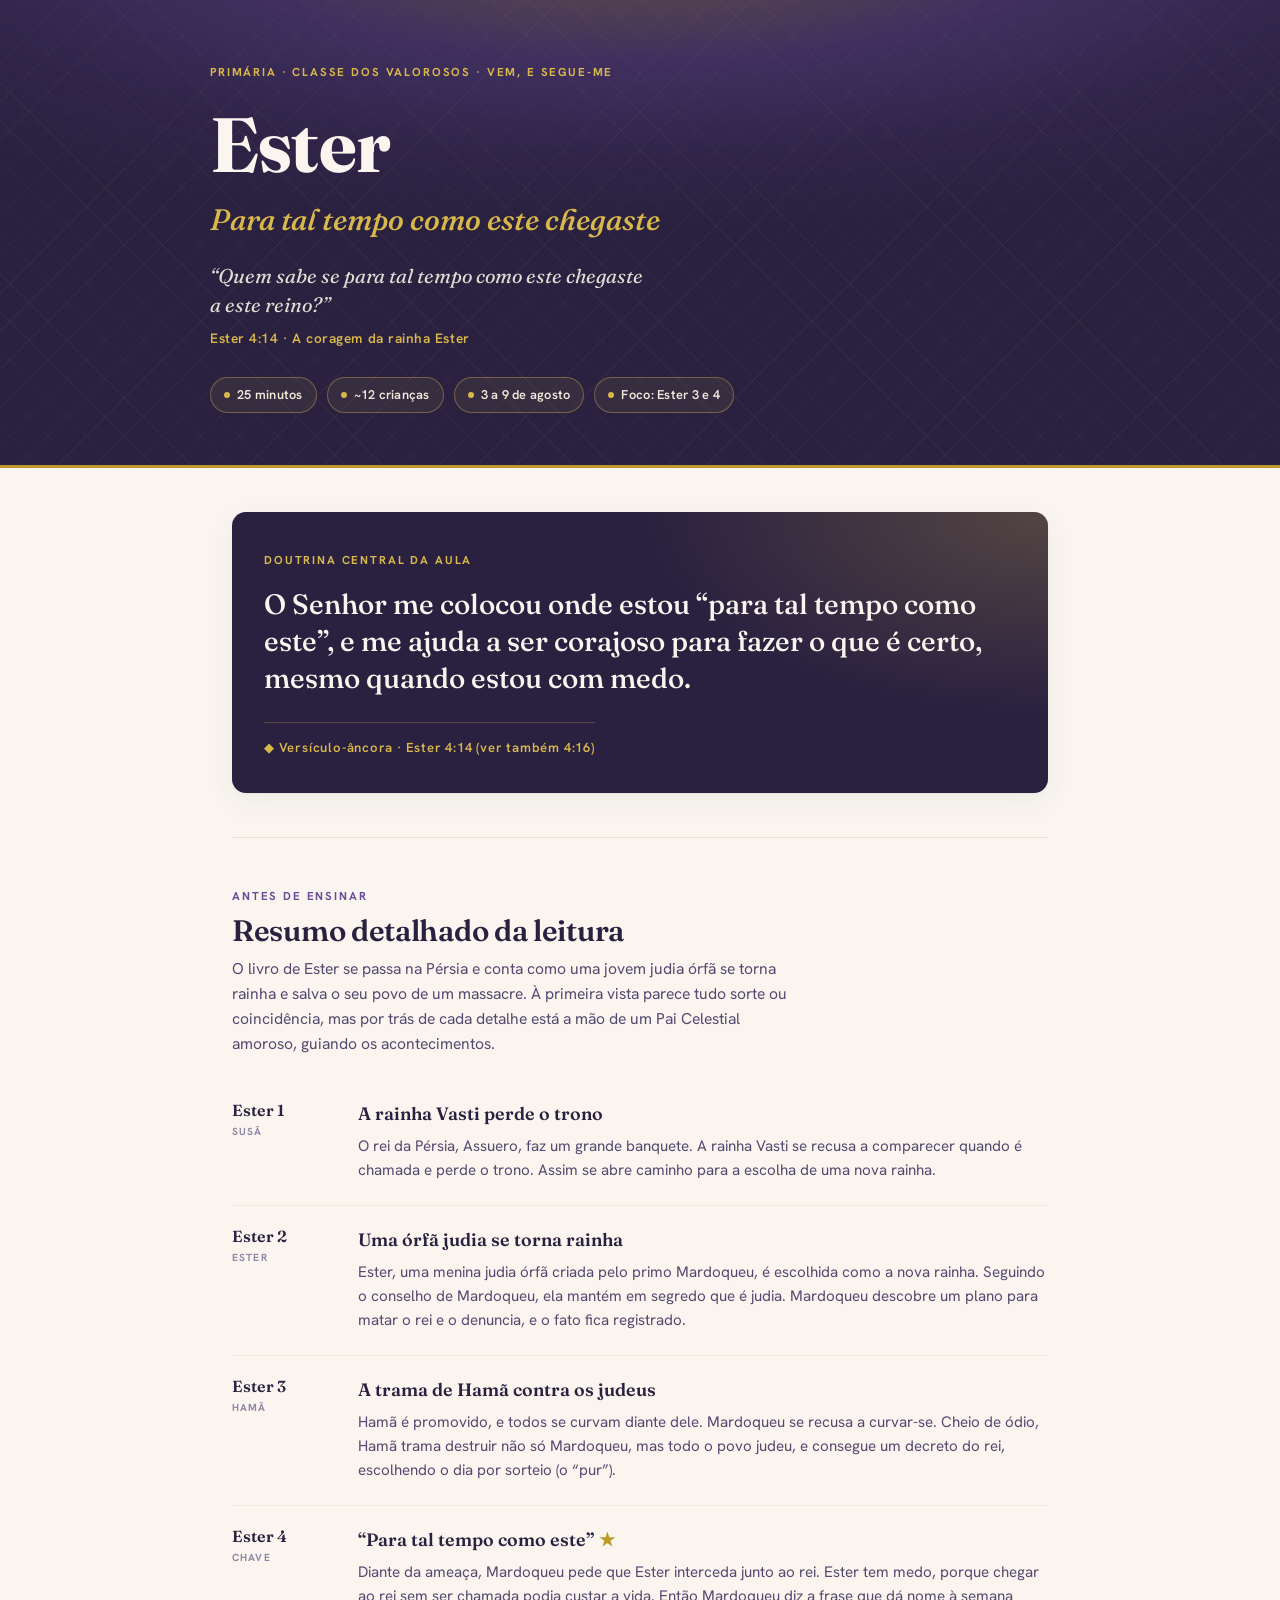
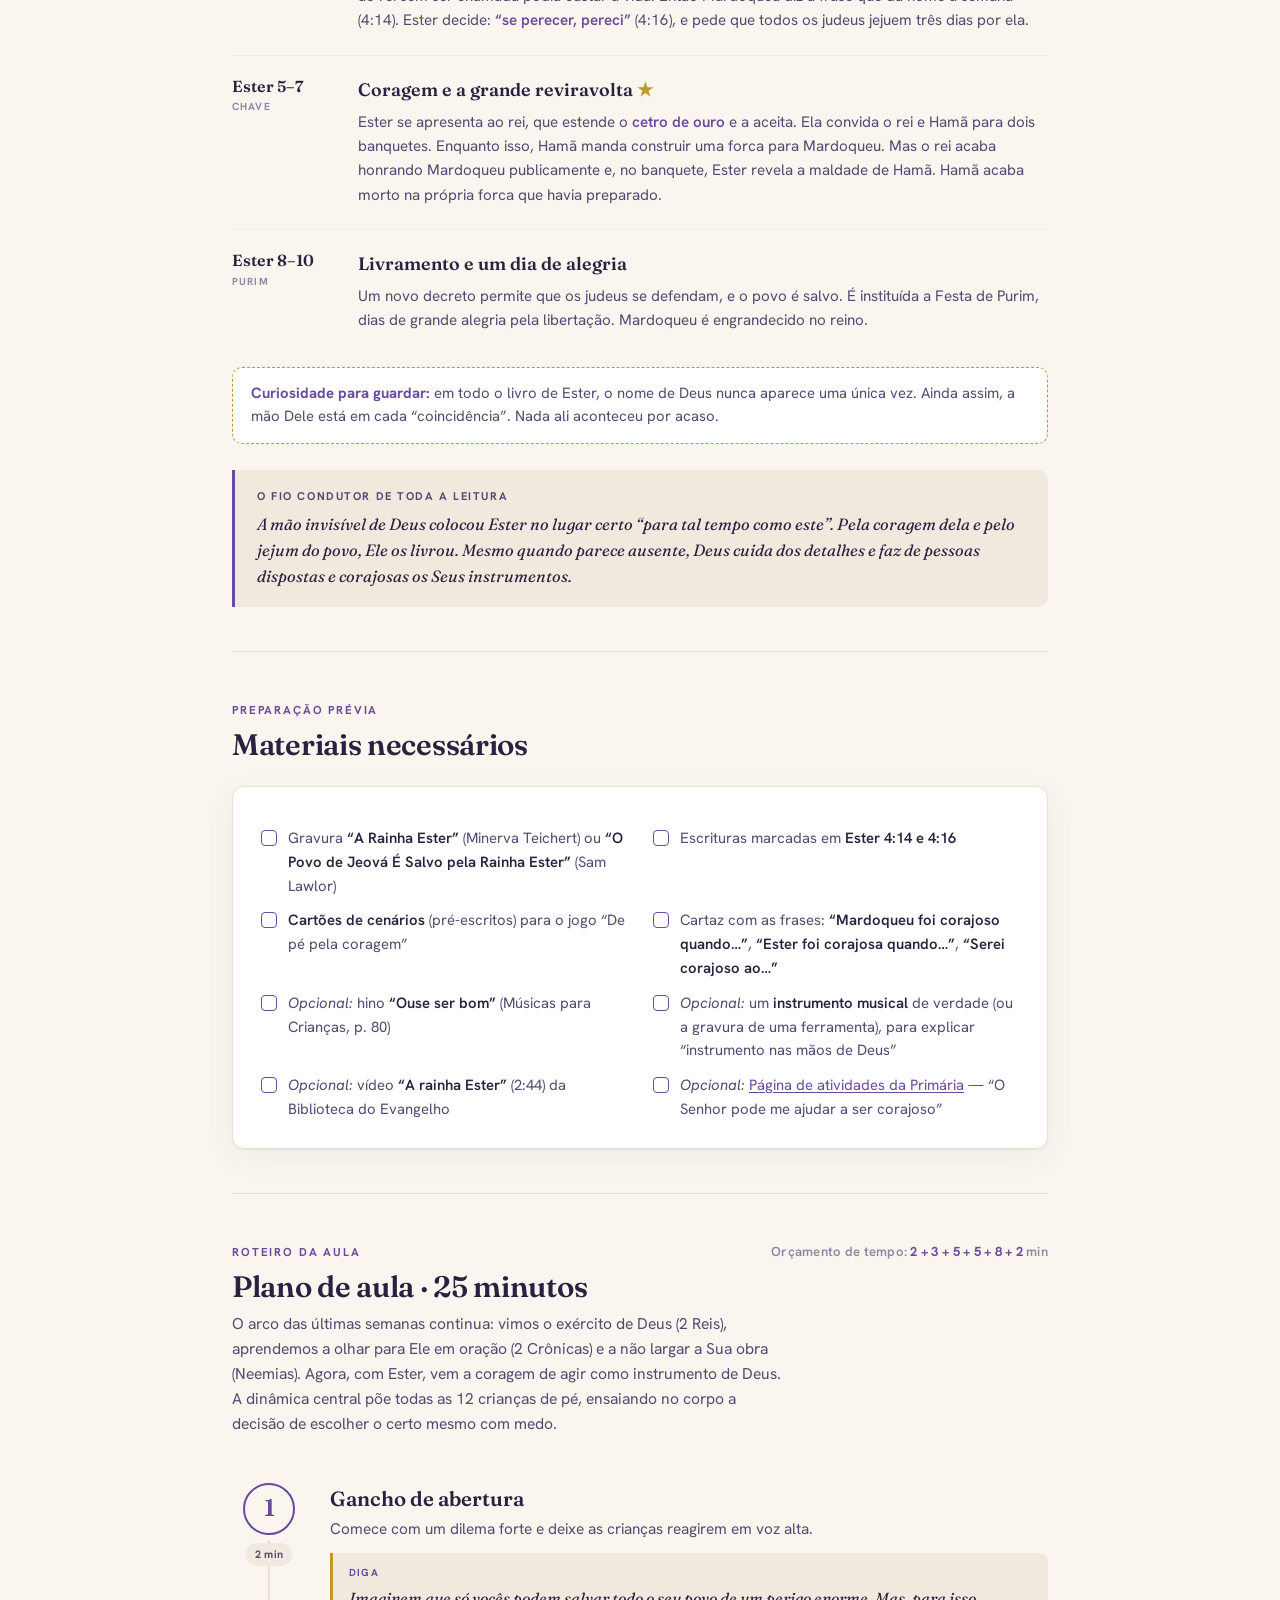
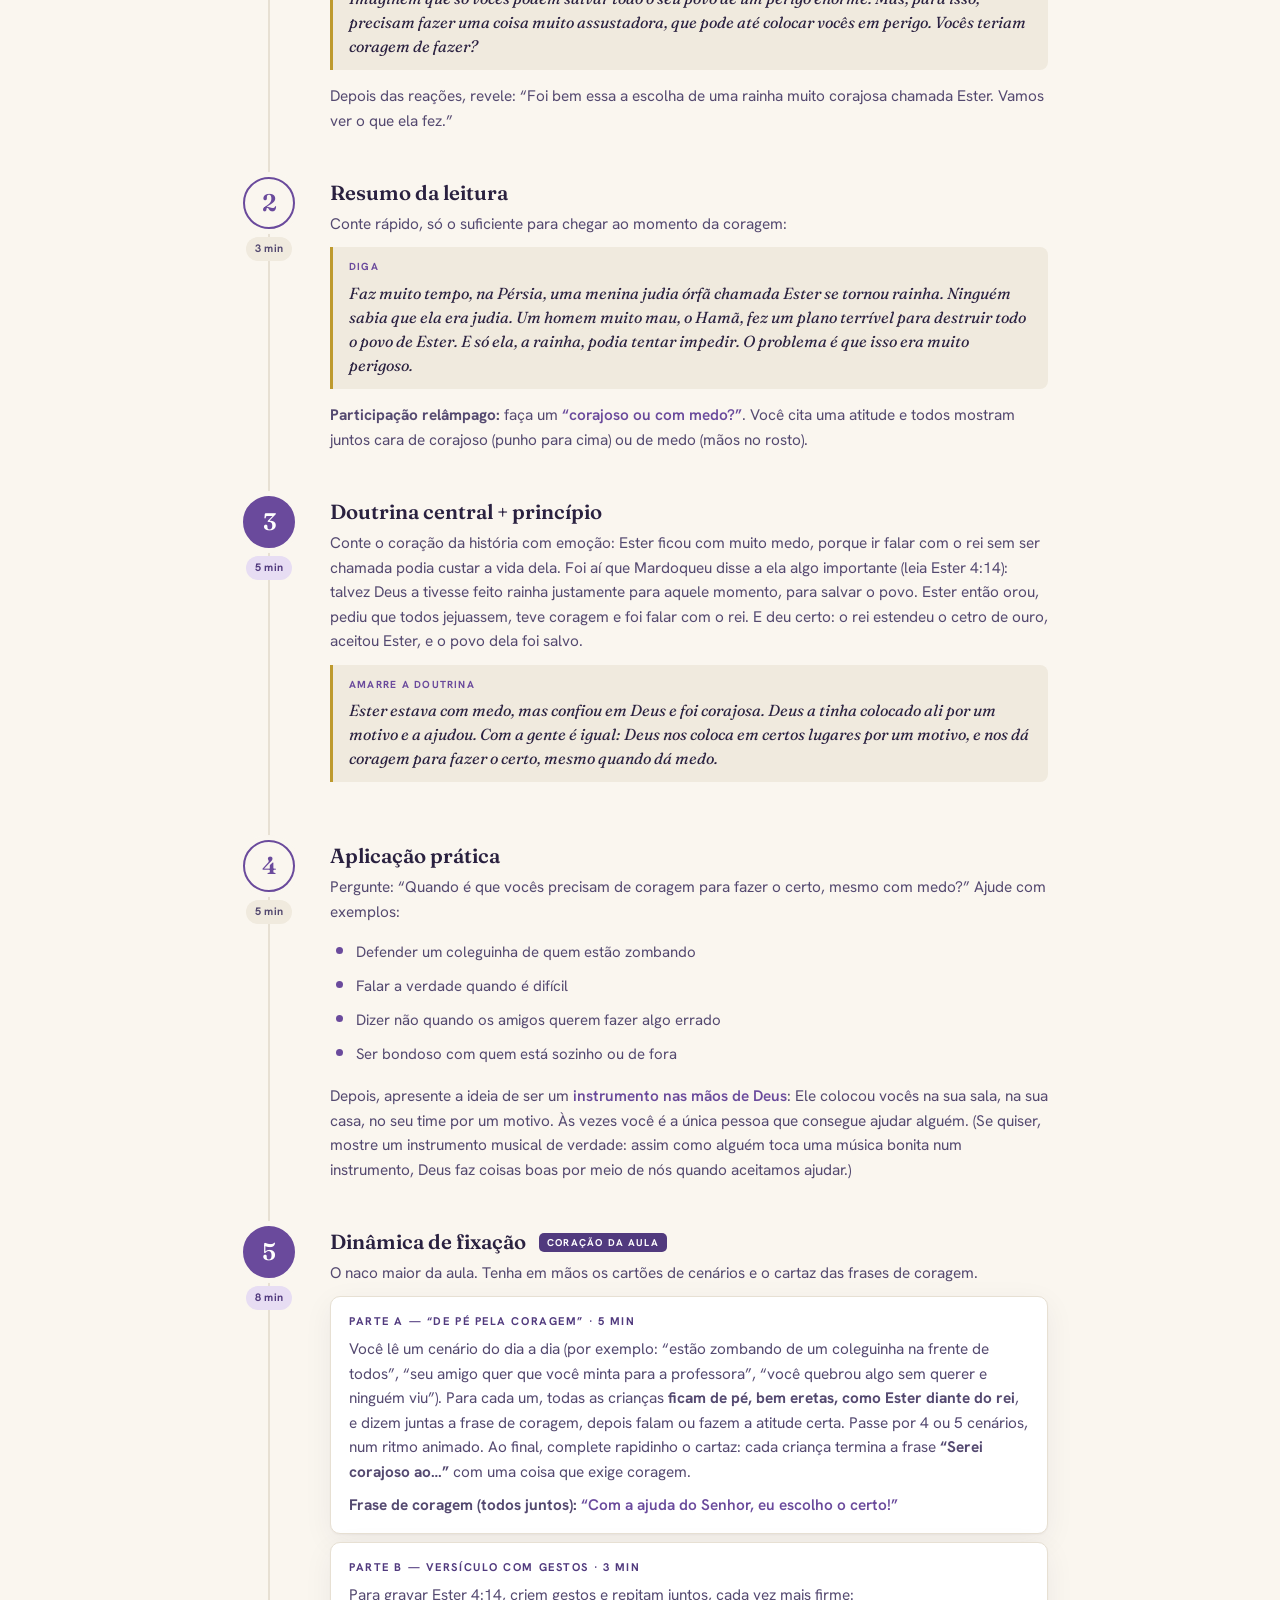
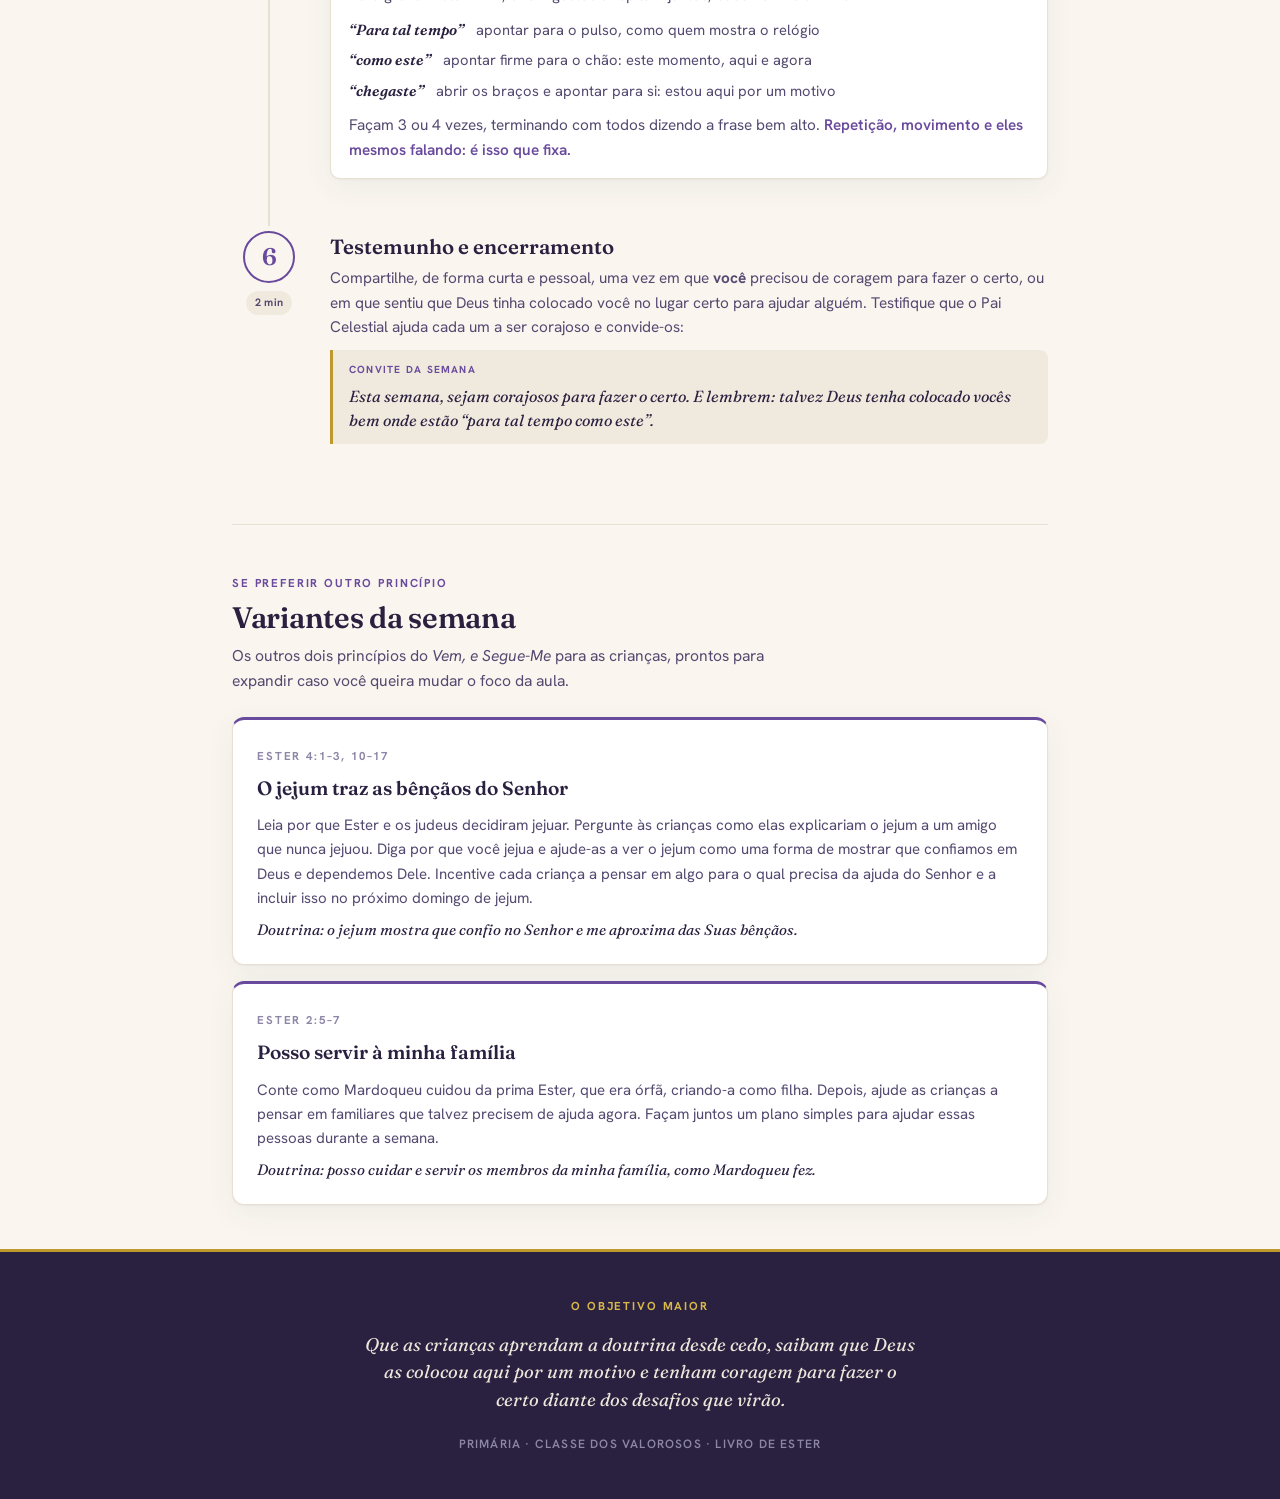
==== index.html @ 3d19088c "Add files via upload" ====
<!DOCTYPE html>
<html lang="pt-BR">
<head>
<meta charset="UTF-8">
<meta name="viewport" content="width=device-width, initial-scale=1.0">
<title>Ester · Plano de Aula · Primária</title>
<link rel="preconnect" href="https://fonts.googleapis.com">
<link rel="preconnect" href="https://fonts.gstatic.com" crossorigin>
<link href="https://fonts.googleapis.com/css2?family=Fraunces:ital,opsz,wght@0,9..144,400;0,9..144,500;0,9..144,600;0,9..144,700;1,9..144,400;1,9..144,500;1,9..144,600&family=Hanken+Grotesk:wght@400;500;600;700&display=swap" rel="stylesheet">
<style>
  :root{
    --ink:#2A2140;
    --ink-soft:#544970;
    --ink-faint:#8E86A6;
    --parchment:#FAF6EF;
    --parchment-deep:#F0EADE;
    --panel:#FFFFFF;
    --royal:#6A4A9C;       /* roxo real, a rainha, a coragem */
    --royal-deep:#513A7E;  /* roxo profundo */
    --royal-bright:#8B6BC0;/* roxo claro, realces no escuro */
    --gold:#BE9A2E;        /* ouro, o cetro e o favor do rei */
    --gold-bright:#D9B84A;
    --line:#E7E0D3;
    --line-soft:#EFEADD;
    --shadow:0 1px 2px rgba(42,33,64,.04), 0 8px 30px rgba(42,33,64,.06);
  }

  *{box-sizing:border-box;}
  html{-webkit-text-size-adjust:100%;}
  body{
    margin:0; background:var(--parchment); color:var(--ink);
    font-family:"Hanken Grotesk", system-ui, sans-serif;
    font-size:16px; line-height:1.6; -webkit-font-smoothing:antialiased;
  }

  .wrap{max-width:860px; margin:0 auto; padding:0 22px;}

  .eyebrow{ font-size:.72rem; font-weight:700; letter-spacing:.16em; text-transform:uppercase; color:var(--royal); }
  .label{ font-size:.7rem; font-weight:700; letter-spacing:.14em; text-transform:uppercase; color:var(--ink-soft); }
  .key{ color:var(--royal); font-weight:600; }

  /* ---------- Hero ---------- */
  .hero{ position:relative; background:var(--ink); color:var(--parchment); overflow:hidden; border-bottom:3px solid var(--gold); }
  .hero__glow{
    position:absolute; inset:0; pointer-events:none;
    background:
      radial-gradient(110% 92% at 50% -14%, rgba(217,184,74,.32) 0%, rgba(106,74,156,.34) 30%, rgba(81,58,126,.14) 52%, transparent 68%),
      repeating-linear-gradient(45deg, rgba(217,184,74,.045) 0px, rgba(217,184,74,.045) 1px, transparent 1px, transparent 27px),
      repeating-linear-gradient(-45deg, rgba(217,184,74,.045) 0px, rgba(217,184,74,.045) 1px, transparent 1px, transparent 27px);
  }
  .hero__inner{ position:relative; padding:58px 0 52px; }
  .hero .eyebrow{ color:var(--gold-bright); }
  .hero h1{
    font-family:"Fraunces", serif; font-weight:700;
    font-size:clamp(3rem, 9vw, 4.8rem); line-height:1.0;
    letter-spacing:-.01em; margin:.3em 0 .16em;
  }
  .hero__theme{
    font-family:"Fraunces", serif; font-style:italic; font-weight:500;
    font-size:clamp(1.3rem, 3.8vw, 1.85rem); color:var(--gold-bright); margin:0 0 1.1rem;
  }
  .hero__verse{
    font-family:"Fraunces", serif; font-style:italic;
    font-size:clamp(1.05rem,2.6vw,1.25rem); line-height:1.45; color:#ECE8DC;
    max-width:34ch; margin:0 0 .4rem; opacity:.94;
  }
  .hero__ref{ font-size:.85rem; letter-spacing:.04em; color:var(--gold-bright); font-weight:600; }
  .hero__meta{ display:flex; flex-wrap:wrap; gap:10px; margin-top:26px; }
  .chip{
    display:inline-flex; align-items:center; gap:7px;
    border:1px solid rgba(217,184,74,.38); background:rgba(217,184,74,.08);
    color:#F1EAD9; padding:7px 13px; border-radius:100px;
    font-size:.8rem; font-weight:600; letter-spacing:.02em;
  }
  .chip .dot{ width:6px; height:6px; border-radius:50%; background:var(--gold-bright); }

  /* ---------- Section shell ---------- */
  section{ padding:44px 0; border-bottom:1px solid var(--line); }
  section:last-of-type{ border-bottom:none; }
  .sec-head{ margin-bottom:24px; }
  .sec-head h2{ font-family:"Fraunces", serif; font-weight:600; font-size:1.85rem; line-height:1.1; margin:.25em 0 0; letter-spacing:-.01em; }
  .sec-head p{ margin:.5em 0 0; color:var(--ink-soft); font-size:.98rem; max-width:62ch; }

  /* ---------- Doctrine feature ---------- */
  .doctrine{ position:relative; background:var(--ink); color:var(--parchment); border-radius:14px; padding:34px 32px; overflow:hidden; box-shadow:var(--shadow); }
  .doctrine__glow{ position:absolute; inset:0; pointer-events:none; background:radial-gradient(90% 130% at 100% 0%, rgba(217,184,74,.24), transparent 55%); }
  .doctrine .inner{ position:relative; }
  .doctrine .eyebrow{ color:var(--gold-bright); }
  .doctrine p.statement{ font-family:"Fraunces", serif; font-weight:500; font-size:clamp(1.4rem,3.4vw,1.75rem); line-height:1.32; margin:.5em 0 .9em; }
  .doctrine .anchor{ display:inline-flex; align-items:center; gap:9px; font-size:.82rem; letter-spacing:.06em; font-weight:600; color:var(--gold-bright); border-top:1px solid rgba(217,184,74,.26); padding-top:14px; }

  /* ---------- Reading summary ---------- */
  .reading{ display:grid; gap:2px; }
  .ch{ display:grid; grid-template-columns:104px 1fr; gap:22px; padding:20px 0; border-top:1px solid var(--line-soft); align-items:start; }
  .ch:first-child{ border-top:none; }
  .ch__tag{ padding-top:2px; }
  .ch__tag .num{ font-family:"Fraunces",serif; font-weight:600; font-size:1rem; color:var(--ink); line-height:1.05; display:block; }
  .ch__tag .cap{ font-size:.64rem; letter-spacing:.11em; text-transform:uppercase; color:var(--ink-faint); font-weight:700; margin-top:5px; display:block; }
  .ch__body h3{ font-family:"Fraunces",serif; font-weight:600; font-size:1.12rem; margin:0 0 .3em; color:var(--ink); }
  .ch__body p{ margin:0; color:var(--ink-soft); font-size:.95rem; }
  .star{ color:var(--gold); font-weight:700; }

  .thread{ margin-top:26px; padding:18px 22px; background:var(--parchment-deep); border-left:3px solid var(--royal); border-radius:0 10px 10px 0; }
  .thread .label{ display:block; margin-bottom:5px; }
  .thread p{ margin:0; font-family:"Fraunces",serif; font-style:italic; font-size:1.02rem; color:var(--ink); }

  .note{ margin-top:14px; padding:14px 18px; background:#fff; border:1px dashed var(--gold); border-radius:10px; }
  .note p{ margin:0; font-size:.93rem; color:var(--ink-soft); }
  .note b{ color:var(--royal); }

  /* ---------- Materials ---------- */
  .materials{ background:var(--panel); border:1px solid var(--line); border-radius:12px; padding:26px 28px; box-shadow:var(--shadow); }
  .materials ul{ list-style:none; margin:14px 0 0; padding:0; display:grid; grid-template-columns:1fr 1fr; gap:11px 26px; }
  .materials li{ display:flex; gap:11px; align-items:flex-start; font-size:.93rem; color:var(--ink-soft); }
  .materials li .box{ flex:none; width:16px; height:16px; margin-top:3px; border:1.6px solid var(--royal); border-radius:4px; }
  .materials li b{ color:var(--ink); font-weight:600; }
  .materials a{ color:var(--royal); text-decoration:underline; text-underline-offset:2px; }

  /* ---------- Phases / timeline ---------- */
  .plan-intro{ display:flex; align-items:baseline; justify-content:space-between; flex-wrap:wrap; gap:8px; margin-bottom:6px; }
  .budget{ font-size:.82rem; color:var(--ink-faint); font-weight:600; letter-spacing:.02em; }
  .budget b{ color:var(--royal); }

  .phases{ position:relative; margin-top:10px; }
  .phase{ position:relative; display:grid; grid-template-columns:74px 1fr; gap:24px; padding:22px 0; }
  .phase::before{ content:""; position:absolute; left:36px; top:0; bottom:0; width:2px; background:var(--line); }
  .phase:first-child::before{ top:34px; }
  .phase:last-child::before{ bottom:calc(100% - 34px); }
  .phase__marker{ position:relative; z-index:1; display:flex; flex-direction:column; align-items:center; gap:8px; }
  .phase__num{
    width:52px; height:52px; border-radius:50%; background:var(--parchment); border:2px solid var(--royal);
    color:var(--royal); font-family:"Fraunces",serif; font-weight:600; font-size:1.5rem;
    display:flex; align-items:center; justify-content:center; box-shadow:0 0 0 5px var(--parchment);
  }
  .phase--core .phase__num{ background:var(--royal); color:#fff; border-color:var(--royal); }
  .phase__time{ font-size:.68rem; font-weight:700; letter-spacing:.03em; color:var(--ink-soft); background:var(--parchment-deep); padding:3px 9px; border-radius:100px; white-space:nowrap; }
  .phase--core .phase__time{ background:#E7DDF3; color:var(--royal-deep); }

  .phase__body{ padding-top:4px; }
  .phase__body h3{ font-family:"Fraunces",serif; font-weight:600; font-size:1.28rem; margin:0 0 .35em; color:var(--ink); line-height:1.15; }
  .phase__body h3 .tag{
    font-family:"Hanken Grotesk",sans-serif; font-size:.62rem; font-weight:700; letter-spacing:.12em; text-transform:uppercase;
    color:#fff; background:var(--royal-deep); padding:3px 8px; border-radius:5px; vertical-align:middle; margin-left:9px; position:relative; top:-2px;
  }
  .phase__body p{ margin:0 0 .7em; color:var(--ink-soft); font-size:.96rem; }
  .phase__body p:last-child{ margin-bottom:0; }

  .say{
    font-family:"Fraunces",serif; font-style:italic; color:var(--ink); font-size:1rem; line-height:1.5;
    border-left:3px solid var(--gold); background:var(--parchment-deep); padding:12px 16px; border-radius:0 8px 8px 0; margin:.2em 0 .9em;
  }
  .say .who{ display:block; font-family:"Hanken Grotesk",sans-serif; font-style:normal; font-size:.64rem; font-weight:700; letter-spacing:.12em; text-transform:uppercase; color:var(--royal); margin-bottom:6px; }

  .steps{ margin:.3em 0 .8em; padding-left:0; list-style:none; }
  .steps li{ position:relative; padding:5px 0 5px 26px; color:var(--ink-soft); font-size:.94rem; }
  .steps li::before{ content:""; position:absolute; left:6px; top:12px; width:7px; height:7px; border-radius:50%; background:var(--royal); }
  .steps li b{ color:var(--ink); }

  .subblock{ background:#fff; border:1px solid var(--line); border-radius:10px; padding:16px 18px; margin:.5em 0; box-shadow:var(--shadow); }
  .subblock .label{ display:block; margin-bottom:6px; color:var(--royal-deep); }
  .subblock p{ margin:0; }

  .gestures{ margin:.4em 0 0; padding:0; list-style:none; display:grid; gap:6px; }
  .gestures li{ display:grid; grid-template-columns:auto 1fr; gap:12px; align-items:baseline; font-size:.92rem; }
  .gestures .g{ font-family:"Fraunces",serif; font-style:italic; font-weight:600; color:var(--ink); white-space:nowrap; }
  .gestures .m{ color:var(--ink-soft); }

  /* ---------- Variants ---------- */
  .variants{ display:grid; gap:16px; }
  .variant{ background:var(--panel); border:1px solid var(--line); border-radius:12px; padding:22px 24px; box-shadow:var(--shadow); border-top:3px solid var(--royal); }
  .variant .eyebrow{ color:var(--ink-faint); }
  .variant h3{ font-family:"Fraunces",serif; font-weight:600; font-size:1.2rem; margin:.3em 0 .5em; }
  .variant p{ margin:0 0 .55em; color:var(--ink-soft); font-size:.94rem; }
  .variant p:last-child{ margin-bottom:0; }
  .variant .doc{ font-family:"Fraunces",serif; font-style:italic; color:var(--ink); }

  /* ---------- Footer ---------- */
  footer{ background:var(--ink); color:#D6D2E1; padding:40px 0 44px; text-align:center; border-top:3px solid var(--gold); }
  footer .eyebrow{ color:var(--gold-bright); }
  footer p{ font-family:"Fraunces",serif; font-style:italic; font-size:1.15rem; line-height:1.5; max-width:46ch; margin:.7em auto 0; color:#EBE7DB; }
  footer .sig{ margin-top:22px; font-size:.75rem; letter-spacing:.1em; text-transform:uppercase; color:var(--ink-faint); font-weight:600; }

  /* ---------- Responsive ---------- */
  @media (max-width:600px){
    .hero__inner{ padding:44px 0 40px; }
    .materials ul{ grid-template-columns:1fr; }
    .ch{ grid-template-columns:1fr; gap:8px; }
    .ch__tag{ display:flex; align-items:baseline; gap:10px; }
    .ch__tag .cap{ margin-top:0; }
    .phase{ grid-template-columns:60px 1fr; gap:16px; }
    .phase::before{ left:29px; }
    .phase__num{ width:44px; height:44px; font-size:1.25rem; }
    .doctrine, .materials{ padding:24px 20px; }
    .gestures li{ grid-template-columns:1fr; gap:1px; }
  }

  @media (prefers-reduced-motion:reduce){ *{ scroll-behavior:auto; } }

  /* ---------- Print ---------- */
  @media print{
    :root{ --shadow:none; }
    @page{ margin:14mm; }
    body{ background:#fff; font-size:11.4px; line-height:1.42; }
    .wrap{ max-width:none; padding:0; }
    section{ padding:16px 0; border-bottom:1px solid var(--line); }

    .hero{ background:#fff; color:var(--ink); border-bottom:2.5px solid var(--gold); }
    .hero__glow, .doctrine__glow{ display:none; }
    .hero__inner{ padding:6px 0 18px; }
    .hero .eyebrow, .hero__ref, .hero__theme{ color:var(--royal-deep); }
    .hero__verse{ color:var(--ink); }
    .chip{ color:var(--ink-soft); border-color:var(--line); background:#fff; }
    .chip .dot{ background:var(--royal); }

    .doctrine{ background:var(--parchment-deep); color:var(--ink); border:1px solid var(--line); border-left:4px solid var(--royal); }
    .doctrine .eyebrow, .doctrine .anchor{ color:var(--royal-deep); }
    .doctrine .anchor{ border-top-color:var(--line); }

    .materials, .subblock, .variant, .doctrine, .phase, .note{ page-break-inside:avoid; break-inside:avoid; }
    .phase__num{ box-shadow:none; }
    .phase--core .phase__num{ background:var(--royal); color:#fff; }

    footer{ background:#fff; color:var(--ink); border-top:2px solid var(--gold); }
    footer p{ color:var(--ink); }
    footer .eyebrow{ color:var(--royal-deep); }

    *{ -webkit-print-color-adjust:exact; print-color-adjust:exact; }
  }
</style>
</head>
<body>

  <!-- ============ HERO ============ -->
  <header class="hero">
    <div class="hero__glow"></div>
    <div class="wrap hero__inner">
      <span class="eyebrow">Primária · Classe dos Valorosos · Vem, e Segue-Me</span>
      <h1>Ester</h1>
      <p class="hero__theme">Para tal tempo como este chegaste</p>
      <p class="hero__verse">“Quem sabe se para tal tempo como este chegaste a este reino?”</p>
      <span class="hero__ref">Ester 4:14 · A coragem da rainha Ester</span>
      <div class="hero__meta">
        <span class="chip"><span class="dot"></span>25 minutos</span>
        <span class="chip"><span class="dot"></span>~12 crianças</span>
        <span class="chip"><span class="dot"></span>3 a 9 de agosto</span>
        <span class="chip"><span class="dot"></span>Foco: Ester 3 e 4</span>
      </div>
    </div>
  </header>

  <main class="wrap">

    <!-- ============ DOUTRINA CENTRAL ============ -->
    <section>
      <div class="doctrine">
        <div class="doctrine__glow"></div>
        <div class="inner">
          <span class="eyebrow">Doutrina central da aula</span>
          <p class="statement">O Senhor me colocou onde estou “para tal tempo como este”, e me ajuda a ser corajoso para fazer o que é certo, mesmo quando estou com medo.</p>
          <span class="anchor">◆ Versículo-âncora · Ester 4:14 (ver também 4:16)</span>
        </div>
      </div>
    </section>

    <!-- ============ RESUMO DA LEITURA ============ -->
    <section>
      <div class="sec-head">
        <span class="eyebrow">Antes de ensinar</span>
        <h2>Resumo detalhado da leitura</h2>
        <p>O livro de Ester se passa na Pérsia e conta como uma jovem judia órfã se torna rainha e salva o seu povo de um massacre. À primeira vista parece tudo sorte ou coincidência, mas por trás de cada detalhe está a mão de um Pai Celestial amoroso, guiando os acontecimentos.</p>
      </div>

      <div class="reading">
        <div class="ch">
          <div class="ch__tag"><span class="num">Ester 1</span><span class="cap">Susã</span></div>
          <div class="ch__body">
            <h3>A rainha Vasti perde o trono</h3>
            <p>O rei da Pérsia, Assuero, faz um grande banquete. A rainha Vasti se recusa a comparecer quando é chamada e perde o trono. Assim se abre caminho para a escolha de uma nova rainha.</p>
          </div>
        </div>

        <div class="ch">
          <div class="ch__tag"><span class="num">Ester 2</span><span class="cap">Ester</span></div>
          <div class="ch__body">
            <h3>Uma órfã judia se torna rainha</h3>
            <p>Ester, uma menina judia órfã criada pelo primo Mardoqueu, é escolhida como a nova rainha. Seguindo o conselho de Mardoqueu, ela mantém em segredo que é judia. Mardoqueu descobre um plano para matar o rei e o denuncia, e o fato fica registrado.</p>
          </div>
        </div>

        <div class="ch">
          <div class="ch__tag"><span class="num">Ester 3</span><span class="cap">Hamã</span></div>
          <div class="ch__body">
            <h3>A trama de Hamã contra os judeus</h3>
            <p>Hamã é promovido, e todos se curvam diante dele. Mardoqueu se recusa a curvar-se. Cheio de ódio, Hamã trama destruir não só Mardoqueu, mas todo o povo judeu, e consegue um decreto do rei, escolhendo o dia por sorteio (o “pur”).</p>
          </div>
        </div>

        <div class="ch">
          <div class="ch__tag"><span class="num">Ester 4</span><span class="cap">Chave</span></div>
          <div class="ch__body">
            <h3>“Para tal tempo como este” <span class="star">★</span></h3>
            <p>Diante da ameaça, Mardoqueu pede que Ester interceda junto ao rei. Ester tem medo, porque chegar ao rei sem ser chamada podia custar a vida. Então Mardoqueu diz a frase que dá nome à semana (4:14). Ester decide: <span class="key">“se perecer, pereci”</span> (4:16), e pede que todos os judeus jejuem três dias por ela.</p>
          </div>
        </div>

        <div class="ch">
          <div class="ch__tag"><span class="num">Ester 5–7</span><span class="cap">Chave</span></div>
          <div class="ch__body">
            <h3>Coragem e a grande reviravolta <span class="star">★</span></h3>
            <p>Ester se apresenta ao rei, que estende o <span class="key">cetro de ouro</span> e a aceita. Ela convida o rei e Hamã para dois banquetes. Enquanto isso, Hamã manda construir uma forca para Mardoqueu. Mas o rei acaba honrando Mardoqueu publicamente e, no banquete, Ester revela a maldade de Hamã. Hamã acaba morto na própria forca que havia preparado.</p>
          </div>
        </div>

        <div class="ch">
          <div class="ch__tag"><span class="num">Ester 8–10</span><span class="cap">Purim</span></div>
          <div class="ch__body">
            <h3>Livramento e um dia de alegria</h3>
            <p>Um novo decreto permite que os judeus se defendam, e o povo é salvo. É instituída a Festa de Purim, dias de grande alegria pela libertação. Mardoqueu é engrandecido no reino.</p>
          </div>
        </div>
      </div>

      <div class="note">
        <p><b>Curiosidade para guardar:</b> em todo o livro de Ester, o nome de Deus nunca aparece uma única vez. Ainda assim, a mão Dele está em cada “coincidência”. Nada ali aconteceu por acaso.</p>
      </div>

      <div class="thread">
        <span class="label">O fio condutor de toda a leitura</span>
        <p>A mão invisível de Deus colocou Ester no lugar certo “para tal tempo como este”. Pela coragem dela e pelo jejum do povo, Ele os livrou. Mesmo quando parece ausente, Deus cuida dos detalhes e faz de pessoas dispostas e corajosas os Seus instrumentos.</p>
      </div>
    </section>

    <!-- ============ MATERIAIS ============ -->
    <section>
      <div class="sec-head">
        <span class="eyebrow">Preparação prévia</span>
        <h2>Materiais necessários</h2>
      </div>
      <div class="materials">
        <ul>
          <li><span class="box"></span><span>Gravura <b>“A Rainha Ester”</b> (Minerva Teichert) ou <b>“O Povo de Jeová É Salvo pela Rainha Ester”</b> (Sam Lawlor)</span></li>
          <li><span class="box"></span><span>Escrituras marcadas em <b>Ester 4:14 e 4:16</b></span></li>
          <li><span class="box"></span><span><b>Cartões de cenários</b> (pré-escritos) para o jogo “De pé pela coragem”</span></li>
          <li><span class="box"></span><span>Cartaz com as frases: <b>“Mardoqueu foi corajoso quando…”</b>, <b>“Ester foi corajosa quando…”</b>, <b>“Serei corajoso ao…”</b></span></li>
          <li><span class="box"></span><span><i>Opcional:</i> hino <b>“Ouse ser bom”</b> (Músicas para Crianças, p. 80)</span></li>
          <li><span class="box"></span><span><i>Opcional:</i> um <b>instrumento musical</b> de verdade (ou a gravura de uma ferramenta), para explicar “instrumento nas mãos de Deus”</span></li>
          <li><span class="box"></span><span><i>Opcional:</i> vídeo <b>“A rainha Ester”</b> (2:44) da Biblioteca do Evangelho</span></li>
          <li><span class="box"></span><span><i>Opcional:</i> <a href="https://assets.churchofjesuschrist.org/4d/qa/4dqad88t02wgmlmvv1bxrf5u75j2cf4wabk2u9vo/come_follow_me.pdf">Página de atividades da Primária</a> — “O Senhor pode me ajudar a ser corajoso”</span></li>
        </ul>
      </div>
    </section>

    <!-- ============ PLANO DE AULA ============ -->
    <section>
      <div class="sec-head">
        <div class="plan-intro">
          <div>
            <span class="eyebrow">Roteiro da aula</span>
            <h2>Plano de aula · 25 minutos</h2>
          </div>
          <span class="budget">Orçamento de tempo: <b>2 + 3 + 5 + 5 + 8 + 2</b> min</span>
        </div>
        <p>O arco das últimas semanas continua: vimos o exército de Deus (2 Reis), aprendemos a olhar para Ele em oração (2 Crônicas) e a não largar a Sua obra (Neemias). Agora, com Ester, vem a coragem de agir como instrumento de Deus. A dinâmica central põe todas as 12 crianças de pé, ensaiando no corpo a decisão de escolher o certo mesmo com medo.</p>
      </div>

      <div class="phases">

        <!-- Fase 1 -->
        <article class="phase">
          <div class="phase__marker"><div class="phase__num">1</div><span class="phase__time">2 min</span></div>
          <div class="phase__body">
            <h3>Gancho de abertura</h3>
            <p>Comece com um dilema forte e deixe as crianças reagirem em voz alta.</p>
            <div class="say"><span class="who">Diga</span>Imaginem que só vocês podem salvar todo o seu povo de um perigo enorme. Mas, para isso, precisam fazer uma coisa muito assustadora, que pode até colocar vocês em perigo. Vocês teriam coragem de fazer?</div>
            <p>Depois das reações, revele: “Foi bem essa a escolha de uma rainha muito corajosa chamada Ester. Vamos ver o que ela fez.”</p>
          </div>
        </article>

        <!-- Fase 2 -->
        <article class="phase">
          <div class="phase__marker"><div class="phase__num">2</div><span class="phase__time">3 min</span></div>
          <div class="phase__body">
            <h3>Resumo da leitura</h3>
            <p>Conte rápido, só o suficiente para chegar ao momento da coragem:</p>
            <div class="say"><span class="who">Diga</span>Faz muito tempo, na Pérsia, uma menina judia órfã chamada Ester se tornou rainha. Ninguém sabia que ela era judia. Um homem muito mau, o Hamã, fez um plano terrível para destruir todo o povo de Ester. E só ela, a rainha, podia tentar impedir. O problema é que isso era muito perigoso.</div>
            <p><b>Participação relâmpago:</b> faça um <span class="key">“corajoso ou com medo?”</span>. Você cita uma atitude e todos mostram juntos cara de corajoso (punho para cima) ou de medo (mãos no rosto).</p>
          </div>
        </article>

        <!-- Fase 3 -->
        <article class="phase phase--core">
          <div class="phase__marker"><div class="phase__num">3</div><span class="phase__time">5 min</span></div>
          <div class="phase__body">
            <h3>Doutrina central + princípio</h3>
            <p>Conte o coração da história com emoção: Ester ficou com muito medo, porque ir falar com o rei sem ser chamada podia custar a vida dela. Foi aí que Mardoqueu disse a ela algo importante (leia Ester 4:14): talvez Deus a tivesse feito rainha justamente para aquele momento, para salvar o povo. Ester então orou, pediu que todos jejuassem, teve coragem e foi falar com o rei. E deu certo: o rei estendeu o cetro de ouro, aceitou Ester, e o povo dela foi salvo.</p>
            <div class="say"><span class="who">Amarre a doutrina</span>Ester estava com medo, mas confiou em Deus e foi corajosa. Deus a tinha colocado ali por um motivo e a ajudou. Com a gente é igual: Deus nos coloca em certos lugares por um motivo, e nos dá coragem para fazer o certo, mesmo quando dá medo.</div>
          </div>
        </article>

        <!-- Fase 4 -->
        <article class="phase">
          <div class="phase__marker"><div class="phase__num">4</div><span class="phase__time">5 min</span></div>
          <div class="phase__body">
            <h3>Aplicação prática</h3>
            <p>Pergunte: “Quando é que vocês precisam de coragem para fazer o certo, mesmo com medo?” Ajude com exemplos:</p>
            <ul class="steps">
              <li>Defender um coleguinha de quem estão zombando</li>
              <li>Falar a verdade quando é difícil</li>
              <li>Dizer não quando os amigos querem fazer algo errado</li>
              <li>Ser bondoso com quem está sozinho ou de fora</li>
            </ul>
            <p>Depois, apresente a ideia de ser um <span class="key">instrumento nas mãos de Deus</span>: Ele colocou vocês na sua sala, na sua casa, no seu time por um motivo. Às vezes você é a única pessoa que consegue ajudar alguém. (Se quiser, mostre um instrumento musical de verdade: assim como alguém toca uma música bonita num instrumento, Deus faz coisas boas por meio de nós quando aceitamos ajudar.)</p>
          </div>
        </article>

        <!-- Fase 5 -->
        <article class="phase phase--core">
          <div class="phase__marker"><div class="phase__num">5</div><span class="phase__time">8 min</span></div>
          <div class="phase__body">
            <h3>Dinâmica de fixação <span class="tag">Coração da aula</span></h3>
            <p>O naco maior da aula. Tenha em mãos os cartões de cenários e o cartaz das frases de coragem.</p>

            <div class="subblock">
              <span class="label">Parte A — “De pé pela coragem” · 5 min</span>
              <p>Você lê um cenário do dia a dia (por exemplo: “estão zombando de um coleguinha na frente de todos”, “seu amigo quer que você minta para a professora”, “você quebrou algo sem querer e ninguém viu”). Para cada um, todas as crianças <b>ficam de pé, bem eretas, como Ester diante do rei</b>, e dizem juntas a frase de coragem, depois falam ou fazem a atitude certa. Passe por 4 ou 5 cenários, num ritmo animado. Ao final, complete rapidinho o cartaz: cada criança termina a frase <b>“Serei corajoso ao…”</b> com uma coisa que exige coragem.</p>
              <p style="margin-top:8px;"><b>Frase de coragem (todos juntos):</b> <span class="key">“Com a ajuda do Senhor, eu escolho o certo!”</span></p>
            </div>

            <div class="subblock">
              <span class="label">Parte B — Versículo com gestos · 3 min</span>
              <p style="margin-bottom:10px;">Para gravar Ester 4:14, criem gestos e repitam juntos, cada vez mais firme:</p>
              <ul class="gestures">
                <li><span class="g">“Para tal tempo”</span><span class="m">apontar para o pulso, como quem mostra o relógio</span></li>
                <li><span class="g">“como este”</span><span class="m">apontar firme para o chão: este momento, aqui e agora</span></li>
                <li><span class="g">“chegaste”</span><span class="m">abrir os braços e apontar para si: estou aqui por um motivo</span></li>
              </ul>
              <p style="margin-top:10px;">Façam 3 ou 4 vezes, terminando com todos dizendo a frase bem alto. <span class="key">Repetição, movimento e eles mesmos falando: é isso que fixa.</span></p>
            </div>
          </div>
        </article>

        <!-- Fase 6 -->
        <article class="phase">
          <div class="phase__marker"><div class="phase__num">6</div><span class="phase__time">2 min</span></div>
          <div class="phase__body">
            <h3>Testemunho e encerramento</h3>
            <p>Compartilhe, de forma curta e pessoal, uma vez em que <b>você</b> precisou de coragem para fazer o certo, ou em que sentiu que Deus tinha colocado você no lugar certo para ajudar alguém. Testifique que o Pai Celestial ajuda cada um a ser corajoso e convide-os:</p>
            <div class="say"><span class="who">Convite da semana</span>Esta semana, sejam corajosos para fazer o certo. E lembrem: talvez Deus tenha colocado vocês bem onde estão “para tal tempo como este”.</div>
          </div>
        </article>

      </div>
    </section>

    <!-- ============ VARIANTES ============ -->
    <section>
      <div class="sec-head">
        <span class="eyebrow">Se preferir outro princípio</span>
        <h2>Variantes da semana</h2>
        <p>Os outros dois princípios do <i>Vem, e Segue-Me</i> para as crianças, prontos para expandir caso você queira mudar o foco da aula.</p>
      </div>

      <div class="variants">
        <div class="variant">
          <span class="eyebrow">Ester 4:1–3, 10–17</span>
          <h3>O jejum traz as bênçãos do Senhor</h3>
          <p>Leia por que Ester e os judeus decidiram jejuar. Pergunte às crianças como elas explicariam o jejum a um amigo que nunca jejuou. Diga por que você jejua e ajude-as a ver o jejum como uma forma de mostrar que confiamos em Deus e dependemos Dele. Incentive cada criança a pensar em algo para o qual precisa da ajuda do Senhor e a incluir isso no próximo domingo de jejum.</p>
          <p class="doc">Doutrina: o jejum mostra que confio no Senhor e me aproxima das Suas bênçãos.</p>
        </div>

        <div class="variant">
          <span class="eyebrow">Ester 2:5–7</span>
          <h3>Posso servir à minha família</h3>
          <p>Conte como Mardoqueu cuidou da prima Ester, que era órfã, criando-a como filha. Depois, ajude as crianças a pensar em familiares que talvez precisem de ajuda agora. Façam juntos um plano simples para ajudar essas pessoas durante a semana.</p>
          <p class="doc">Doutrina: posso cuidar e servir os membros da minha família, como Mardoqueu fez.</p>
        </div>
      </div>
    </section>

  </main>

  <!-- ============ RODAPÉ ============ -->
  <footer>
    <div class="wrap">
      <span class="eyebrow">O objetivo maior</span>
      <p>Que as crianças aprendam a doutrina desde cedo, saibam que Deus as colocou aqui por um motivo e tenham coragem para fazer o certo diante dos desafios que virão.</p>
      <div class="sig">Primária · Classe dos Valorosos · Livro de Ester</div>
    </div>
  </footer>

</body>
</html>
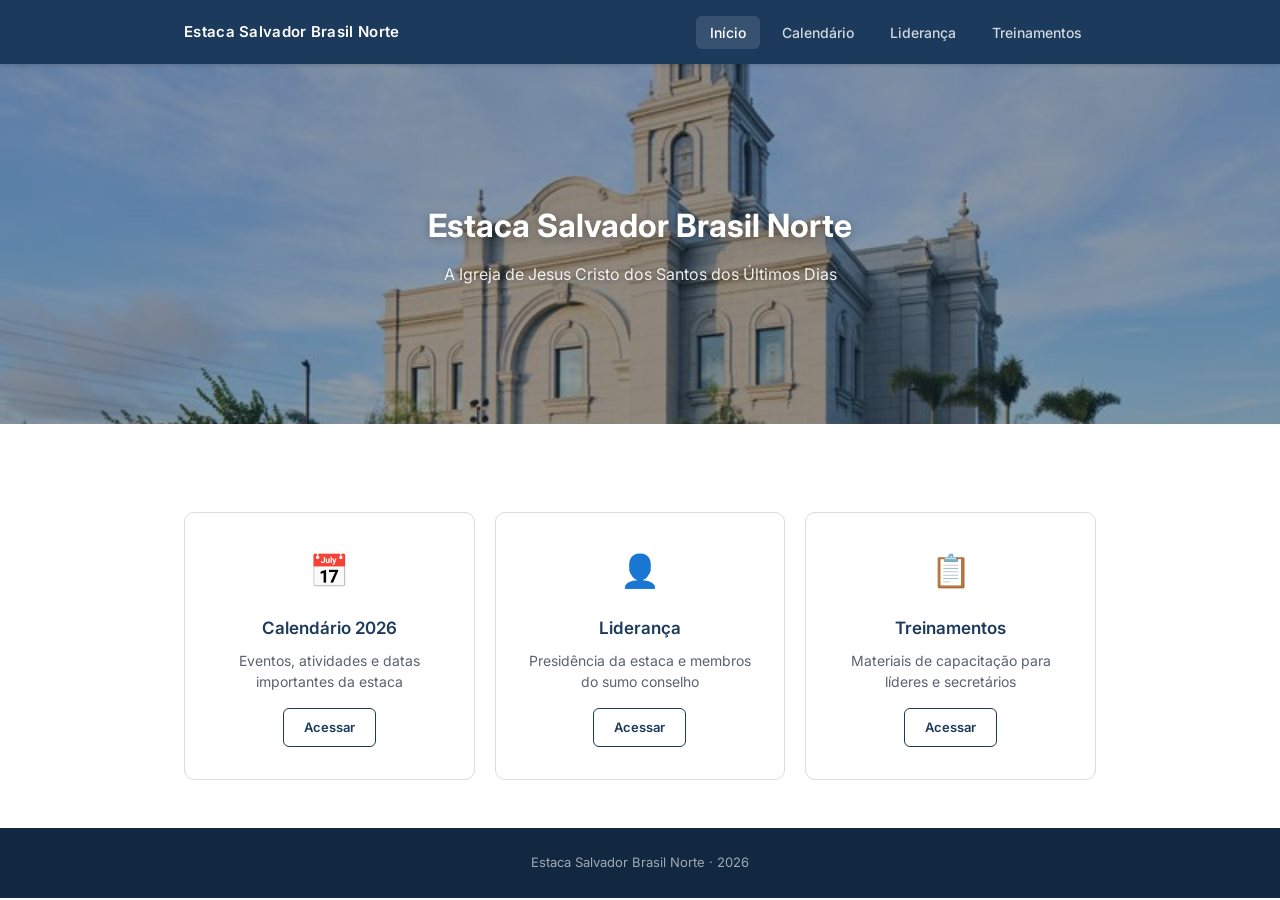
==== commit 57e00687: "Add files via upload" ====
--- a/index.html
+++ b/index.html
@@ -1,491 +1,65 @@
 <!DOCTYPE html>
 <html lang="pt-BR">
 <head>
-<meta charset="UTF-8">
-<meta name="viewport" content="width=device-width, initial-scale=1.0">
-<title>Ester · Plano de Aula · Primária</title>
-<link rel="preconnect" href="https://fonts.googleapis.com">
-<link rel="preconnect" href="https://fonts.gstatic.com" crossorigin>
-<link href="https://fonts.googleapis.com/css2?family=Fraunces:ital,opsz,wght@0,9..144,400;0,9..144,500;0,9..144,600;0,9..144,700;1,9..144,400;1,9..144,500;1,9..144,600&family=Hanken+Grotesk:wght@400;500;600;700&display=swap" rel="stylesheet">
-<style>
-  :root{
-    --ink:#2A2140;
-    --ink-soft:#544970;
-    --ink-faint:#8E86A6;
-    --parchment:#FAF6EF;
-    --parchment-deep:#F0EADE;
-    --panel:#FFFFFF;
-    --royal:#6A4A9C;       /* roxo real, a rainha, a coragem */
-    --royal-deep:#513A7E;  /* roxo profundo */
-    --royal-bright:#8B6BC0;/* roxo claro, realces no escuro */
-    --gold:#BE9A2E;        /* ouro, o cetro e o favor do rei */
-    --gold-bright:#D9B84A;
-    --line:#E7E0D3;
-    --line-soft:#EFEADD;
-    --shadow:0 1px 2px rgba(42,33,64,.04), 0 8px 30px rgba(42,33,64,.06);
-  }
-
-  *{box-sizing:border-box;}
-  html{-webkit-text-size-adjust:100%;}
-  body{
-    margin:0; background:var(--parchment); color:var(--ink);
-    font-family:"Hanken Grotesk", system-ui, sans-serif;
-    font-size:16px; line-height:1.6; -webkit-font-smoothing:antialiased;
-  }
-
-  .wrap{max-width:860px; margin:0 auto; padding:0 22px;}
-
-  .eyebrow{ font-size:.72rem; font-weight:700; letter-spacing:.16em; text-transform:uppercase; color:var(--royal); }
-  .label{ font-size:.7rem; font-weight:700; letter-spacing:.14em; text-transform:uppercase; color:var(--ink-soft); }
-  .key{ color:var(--royal); font-weight:600; }
-
-  /* ---------- Hero ---------- */
-  .hero{ position:relative; background:var(--ink); color:var(--parchment); overflow:hidden; border-bottom:3px solid var(--gold); }
-  .hero__glow{
-    position:absolute; inset:0; pointer-events:none;
-    background:
-      radial-gradient(110% 92% at 50% -14%, rgba(217,184,74,.32) 0%, rgba(106,74,156,.34) 30%, rgba(81,58,126,.14) 52%, transparent 68%),
-      repeating-linear-gradient(45deg, rgba(217,184,74,.045) 0px, rgba(217,184,74,.045) 1px, transparent 1px, transparent 27px),
-      repeating-linear-gradient(-45deg, rgba(217,184,74,.045) 0px, rgba(217,184,74,.045) 1px, transparent 1px, transparent 27px);
-  }
-  .hero__inner{ position:relative; padding:58px 0 52px; }
-  .hero .eyebrow{ color:var(--gold-bright); }
-  .hero h1{
-    font-family:"Fraunces", serif; font-weight:700;
-    font-size:clamp(3rem, 9vw, 4.8rem); line-height:1.0;
-    letter-spacing:-.01em; margin:.3em 0 .16em;
-  }
-  .hero__theme{
-    font-family:"Fraunces", serif; font-style:italic; font-weight:500;
-    font-size:clamp(1.3rem, 3.8vw, 1.85rem); color:var(--gold-bright); margin:0 0 1.1rem;
-  }
-  .hero__verse{
-    font-family:"Fraunces", serif; font-style:italic;
-    font-size:clamp(1.05rem,2.6vw,1.25rem); line-height:1.45; color:#ECE8DC;
-    max-width:34ch; margin:0 0 .4rem; opacity:.94;
-  }
-  .hero__ref{ font-size:.85rem; letter-spacing:.04em; color:var(--gold-bright); font-weight:600; }
-  .hero__meta{ display:flex; flex-wrap:wrap; gap:10px; margin-top:26px; }
-  .chip{
-    display:inline-flex; align-items:center; gap:7px;
-    border:1px solid rgba(217,184,74,.38); background:rgba(217,184,74,.08);
-    color:#F1EAD9; padding:7px 13px; border-radius:100px;
-    font-size:.8rem; font-weight:600; letter-spacing:.02em;
-  }
-  .chip .dot{ width:6px; height:6px; border-radius:50%; background:var(--gold-bright); }
-
-  /* ---------- Section shell ---------- */
-  section{ padding:44px 0; border-bottom:1px solid var(--line); }
-  section:last-of-type{ border-bottom:none; }
-  .sec-head{ margin-bottom:24px; }
-  .sec-head h2{ font-family:"Fraunces", serif; font-weight:600; font-size:1.85rem; line-height:1.1; margin:.25em 0 0; letter-spacing:-.01em; }
-  .sec-head p{ margin:.5em 0 0; color:var(--ink-soft); font-size:.98rem; max-width:62ch; }
-
-  /* ---------- Doctrine feature ---------- */
-  .doctrine{ position:relative; background:var(--ink); color:var(--parchment); border-radius:14px; padding:34px 32px; overflow:hidden; box-shadow:var(--shadow); }
-  .doctrine__glow{ position:absolute; inset:0; pointer-events:none; background:radial-gradient(90% 130% at 100% 0%, rgba(217,184,74,.24), transparent 55%); }
-  .doctrine .inner{ position:relative; }
-  .doctrine .eyebrow{ color:var(--gold-bright); }
-  .doctrine p.statement{ font-family:"Fraunces", serif; font-weight:500; font-size:clamp(1.4rem,3.4vw,1.75rem); line-height:1.32; margin:.5em 0 .9em; }
-  .doctrine .anchor{ display:inline-flex; align-items:center; gap:9px; font-size:.82rem; letter-spacing:.06em; font-weight:600; color:var(--gold-bright); border-top:1px solid rgba(217,184,74,.26); padding-top:14px; }
-
-  /* ---------- Reading summary ---------- */
-  .reading{ display:grid; gap:2px; }
-  .ch{ display:grid; grid-template-columns:104px 1fr; gap:22px; padding:20px 0; border-top:1px solid var(--line-soft); align-items:start; }
-  .ch:first-child{ border-top:none; }
-  .ch__tag{ padding-top:2px; }
-  .ch__tag .num{ font-family:"Fraunces",serif; font-weight:600; font-size:1rem; color:var(--ink); line-height:1.05; display:block; }
-  .ch__tag .cap{ font-size:.64rem; letter-spacing:.11em; text-transform:uppercase; color:var(--ink-faint); font-weight:700; margin-top:5px; display:block; }
-  .ch__body h3{ font-family:"Fraunces",serif; font-weight:600; font-size:1.12rem; margin:0 0 .3em; color:var(--ink); }
-  .ch__body p{ margin:0; color:var(--ink-soft); font-size:.95rem; }
-  .star{ color:var(--gold); font-weight:700; }
-
-  .thread{ margin-top:26px; padding:18px 22px; background:var(--parchment-deep); border-left:3px solid var(--royal); border-radius:0 10px 10px 0; }
-  .thread .label{ display:block; margin-bottom:5px; }
-  .thread p{ margin:0; font-family:"Fraunces",serif; font-style:italic; font-size:1.02rem; color:var(--ink); }
-
-  .note{ margin-top:14px; padding:14px 18px; background:#fff; border:1px dashed var(--gold); border-radius:10px; }
-  .note p{ margin:0; font-size:.93rem; color:var(--ink-soft); }
-  .note b{ color:var(--royal); }
-
-  /* ---------- Materials ---------- */
-  .materials{ background:var(--panel); border:1px solid var(--line); border-radius:12px; padding:26px 28px; box-shadow:var(--shadow); }
-  .materials ul{ list-style:none; margin:14px 0 0; padding:0; display:grid; grid-template-columns:1fr 1fr; gap:11px 26px; }
-  .materials li{ display:flex; gap:11px; align-items:flex-start; font-size:.93rem; color:var(--ink-soft); }
-  .materials li .box{ flex:none; width:16px; height:16px; margin-top:3px; border:1.6px solid var(--royal); border-radius:4px; }
-  .materials li b{ color:var(--ink); font-weight:600; }
-  .materials a{ color:var(--royal); text-decoration:underline; text-underline-offset:2px; }
-
-  /* ---------- Phases / timeline ---------- */
-  .plan-intro{ display:flex; align-items:baseline; justify-content:space-between; flex-wrap:wrap; gap:8px; margin-bottom:6px; }
-  .budget{ font-size:.82rem; color:var(--ink-faint); font-weight:600; letter-spacing:.02em; }
-  .budget b{ color:var(--royal); }
-
-  .phases{ position:relative; margin-top:10px; }
-  .phase{ position:relative; display:grid; grid-template-columns:74px 1fr; gap:24px; padding:22px 0; }
-  .phase::before{ content:""; position:absolute; left:36px; top:0; bottom:0; width:2px; background:var(--line); }
-  .phase:first-child::before{ top:34px; }
-  .phase:last-child::before{ bottom:calc(100% - 34px); }
-  .phase__marker{ position:relative; z-index:1; display:flex; flex-direction:column; align-items:center; gap:8px; }
-  .phase__num{
-    width:52px; height:52px; border-radius:50%; background:var(--parchment); border:2px solid var(--royal);
-    color:var(--royal); font-family:"Fraunces",serif; font-weight:600; font-size:1.5rem;
-    display:flex; align-items:center; justify-content:center; box-shadow:0 0 0 5px var(--parchment);
-  }
-  .phase--core .phase__num{ background:var(--royal); color:#fff; border-color:var(--royal); }
-  .phase__time{ font-size:.68rem; font-weight:700; letter-spacing:.03em; color:var(--ink-soft); background:var(--parchment-deep); padding:3px 9px; border-radius:100px; white-space:nowrap; }
-  .phase--core .phase__time{ background:#E7DDF3; color:var(--royal-deep); }
-
-  .phase__body{ padding-top:4px; }
-  .phase__body h3{ font-family:"Fraunces",serif; font-weight:600; font-size:1.28rem; margin:0 0 .35em; color:var(--ink); line-height:1.15; }
-  .phase__body h3 .tag{
-    font-family:"Hanken Grotesk",sans-serif; font-size:.62rem; font-weight:700; letter-spacing:.12em; text-transform:uppercase;
-    color:#fff; background:var(--royal-deep); padding:3px 8px; border-radius:5px; vertical-align:middle; margin-left:9px; position:relative; top:-2px;
-  }
-  .phase__body p{ margin:0 0 .7em; color:var(--ink-soft); font-size:.96rem; }
-  .phase__body p:last-child{ margin-bottom:0; }
-
-  .say{
-    font-family:"Fraunces",serif; font-style:italic; color:var(--ink); font-size:1rem; line-height:1.5;
-    border-left:3px solid var(--gold); background:var(--parchment-deep); padding:12px 16px; border-radius:0 8px 8px 0; margin:.2em 0 .9em;
-  }
-  .say .who{ display:block; font-family:"Hanken Grotesk",sans-serif; font-style:normal; font-size:.64rem; font-weight:700; letter-spacing:.12em; text-transform:uppercase; color:var(--royal); margin-bottom:6px; }
-
-  .steps{ margin:.3em 0 .8em; padding-left:0; list-style:none; }
-  .steps li{ position:relative; padding:5px 0 5px 26px; color:var(--ink-soft); font-size:.94rem; }
-  .steps li::before{ content:""; position:absolute; left:6px; top:12px; width:7px; height:7px; border-radius:50%; background:var(--royal); }
-  .steps li b{ color:var(--ink); }
-
-  .subblock{ background:#fff; border:1px solid var(--line); border-radius:10px; padding:16px 18px; margin:.5em 0; box-shadow:var(--shadow); }
-  .subblock .label{ display:block; margin-bottom:6px; color:var(--royal-deep); }
-  .subblock p{ margin:0; }
-
-  .gestures{ margin:.4em 0 0; padding:0; list-style:none; display:grid; gap:6px; }
-  .gestures li{ display:grid; grid-template-columns:auto 1fr; gap:12px; align-items:baseline; font-size:.92rem; }
-  .gestures .g{ font-family:"Fraunces",serif; font-style:italic; font-weight:600; color:var(--ink); white-space:nowrap; }
-  .gestures .m{ color:var(--ink-soft); }
-
-  /* ---------- Variants ---------- */
-  .variants{ display:grid; gap:16px; }
-  .variant{ background:var(--panel); border:1px solid var(--line); border-radius:12px; padding:22px 24px; box-shadow:var(--shadow); border-top:3px solid var(--royal); }
-  .variant .eyebrow{ color:var(--ink-faint); }
-  .variant h3{ font-family:"Fraunces",serif; font-weight:600; font-size:1.2rem; margin:.3em 0 .5em; }
-  .variant p{ margin:0 0 .55em; color:var(--ink-soft); font-size:.94rem; }
-  .variant p:last-child{ margin-bottom:0; }
-  .variant .doc{ font-family:"Fraunces",serif; font-style:italic; color:var(--ink); }
-
-  /* ---------- Footer ---------- */
-  footer{ background:var(--ink); color:#D6D2E1; padding:40px 0 44px; text-align:center; border-top:3px solid var(--gold); }
-  footer .eyebrow{ color:var(--gold-bright); }
-  footer p{ font-family:"Fraunces",serif; font-style:italic; font-size:1.15rem; line-height:1.5; max-width:46ch; margin:.7em auto 0; color:#EBE7DB; }
-  footer .sig{ margin-top:22px; font-size:.75rem; letter-spacing:.1em; text-transform:uppercase; color:var(--ink-faint); font-weight:600; }
-
-  /* ---------- Responsive ---------- */
-  @media (max-width:600px){
-    .hero__inner{ padding:44px 0 40px; }
-    .materials ul{ grid-template-columns:1fr; }
-    .ch{ grid-template-columns:1fr; gap:8px; }
-    .ch__tag{ display:flex; align-items:baseline; gap:10px; }
-    .ch__tag .cap{ margin-top:0; }
-    .phase{ grid-template-columns:60px 1fr; gap:16px; }
-    .phase::before{ left:29px; }
-    .phase__num{ width:44px; height:44px; font-size:1.25rem; }
-    .doctrine, .materials{ padding:24px 20px; }
-    .gestures li{ grid-template-columns:1fr; gap:1px; }
-  }
-
-  @media (prefers-reduced-motion:reduce){ *{ scroll-behavior:auto; } }
-
-  /* ---------- Print ---------- */
-  @media print{
-    :root{ --shadow:none; }
-    @page{ margin:14mm; }
-    body{ background:#fff; font-size:11.4px; line-height:1.42; }
-    .wrap{ max-width:none; padding:0; }
-    section{ padding:16px 0; border-bottom:1px solid var(--line); }
-
-    .hero{ background:#fff; color:var(--ink); border-bottom:2.5px solid var(--gold); }
-    .hero__glow, .doctrine__glow{ display:none; }
-    .hero__inner{ padding:6px 0 18px; }
-    .hero .eyebrow, .hero__ref, .hero__theme{ color:var(--royal-deep); }
-    .hero__verse{ color:var(--ink); }
-    .chip{ color:var(--ink-soft); border-color:var(--line); background:#fff; }
-    .chip .dot{ background:var(--royal); }
-
-    .doctrine{ background:var(--parchment-deep); color:var(--ink); border:1px solid var(--line); border-left:4px solid var(--royal); }
-    .doctrine .eyebrow, .doctrine .anchor{ color:var(--royal-deep); }
-    .doctrine .anchor{ border-top-color:var(--line); }
-
-    .materials, .subblock, .variant, .doctrine, .phase, .note{ page-break-inside:avoid; break-inside:avoid; }
-    .phase__num{ box-shadow:none; }
-    .phase--core .phase__num{ background:var(--royal); color:#fff; }
-
-    footer{ background:#fff; color:var(--ink); border-top:2px solid var(--gold); }
-    footer p{ color:var(--ink); }
-    footer .eyebrow{ color:var(--royal-deep); }
-
-    *{ -webkit-print-color-adjust:exact; print-color-adjust:exact; }
-  }
-</style>
+  <meta charset="UTF-8">
+  <meta name="viewport" content="width=device-width, initial-scale=1.0">
+  <title>Estaca Salvador Brasil Norte</title>
+  <link rel="preconnect" href="https://fonts.googleapis.com">
+  <link href="https://fonts.googleapis.com/css2?family=Inter:wght@400;500;600;700&display=swap" rel="stylesheet">
+  <link rel="stylesheet" href="style.css">
 </head>
 <body>
 
-  <!-- ============ HERO ============ -->
-  <header class="hero">
-    <div class="hero__glow"></div>
-    <div class="wrap hero__inner">
-      <span class="eyebrow">Primária · Classe dos Valorosos · Vem, e Segue-Me</span>
-      <h1>Ester</h1>
-      <p class="hero__theme">Para tal tempo como este chegaste</p>
-      <p class="hero__verse">“Quem sabe se para tal tempo como este chegaste a este reino?”</p>
-      <span class="hero__ref">Ester 4:14 · A coragem da rainha Ester</span>
-      <div class="hero__meta">
-        <span class="chip"><span class="dot"></span>25 minutos</span>
-        <span class="chip"><span class="dot"></span>~12 crianças</span>
-        <span class="chip"><span class="dot"></span>3 a 9 de agosto</span>
-        <span class="chip"><span class="dot"></span>Foco: Ester 3 e 4</span>
-      </div>
+  <header class="site-header">
+    <div class="header-inner">
+      <a href="index.html" class="site-logo">Estaca Salvador Brasil Norte</a>
+      <button class="menu-toggle" aria-label="Menu" onclick="document.querySelector('.nav-links').classList.toggle('open')">
+        <span></span><span></span><span></span>
+      </button>
+      <ul class="nav-links">
+        <li><a href="index.html" class="active">Início</a></li>
+        <li><a href="calendario.html">Calendário</a></li>
+        <li><a href="lideranca.html">Liderança</a></li>
+        <li><a href="treinamentos.html">Treinamentos</a></li>
+      </ul>
     </div>
   </header>
 
-  <main class="wrap">
-
-    <!-- ============ DOUTRINA CENTRAL ============ -->
-    <section>
-      <div class="doctrine">
-        <div class="doctrine__glow"></div>
-        <div class="inner">
-          <span class="eyebrow">Doutrina central da aula</span>
-          <p class="statement">O Senhor me colocou onde estou “para tal tempo como este”, e me ajuda a ser corajoso para fazer o que é certo, mesmo quando estou com medo.</p>
-          <span class="anchor">◆ Versículo-âncora · Ester 4:14 (ver também 4:16)</span>
-        </div>
+  <main>
+    <section class="home-banner">
+      <img src="imagens/templo.jpeg" alt="Templo – A Igreja de Jesus Cristo dos Santos dos Últimos Dias">
+      <div class="home-banner-overlay">
+        <h1>Estaca Salvador Brasil Norte</h1>
+        <p>A Igreja de Jesus Cristo dos Santos dos Últimos Dias</p>
       </div>
     </section>
 
-    <!-- ============ RESUMO DA LEITURA ============ -->
-    <section>
-      <div class="sec-head">
-        <span class="eyebrow">Antes de ensinar</span>
-        <h2>Resumo detalhado da leitura</h2>
-        <p>O livro de Ester se passa na Pérsia e conta como uma jovem judia órfã se torna rainha e salva o seu povo de um massacre. À primeira vista parece tudo sorte ou coincidência, mas por trás de cada detalhe está a mão de um Pai Celestial amoroso, guiando os acontecimentos.</p>
+    <div class="container">
+      <div class="quick-links">
+        <a href="calendario.html" class="quick-card">
+          <div class="icon">📅</div>
+          <h3>Calendário 2026</h3>
+          <p>Eventos, atividades e datas importantes da estaca</p>
+          <span class="btn">Acessar</span>
+        </a>
+        <a href="lideranca.html" class="quick-card">
+          <div class="icon">👤</div>
+          <h3>Liderança</h3>
+          <p>Presidência da estaca e membros do sumo conselho</p>
+          <span class="btn">Acessar</span>
+        </a>
+        <a href="treinamentos.html" class="quick-card">
+          <div class="icon">📋</div>
+          <h3>Treinamentos</h3>
+          <p>Materiais de capacitação para líderes e secretários</p>
+          <span class="btn">Acessar</span>
+        </a>
       </div>
-
-      <div class="reading">
-        <div class="ch">
-          <div class="ch__tag"><span class="num">Ester 1</span><span class="cap">Susã</span></div>
-          <div class="ch__body">
-            <h3>A rainha Vasti perde o trono</h3>
-            <p>O rei da Pérsia, Assuero, faz um grande banquete. A rainha Vasti se recusa a comparecer quando é chamada e perde o trono. Assim se abre caminho para a escolha de uma nova rainha.</p>
-          </div>
-        </div>
-
-        <div class="ch">
-          <div class="ch__tag"><span class="num">Ester 2</span><span class="cap">Ester</span></div>
-          <div class="ch__body">
-            <h3>Uma órfã judia se torna rainha</h3>
-            <p>Ester, uma menina judia órfã criada pelo primo Mardoqueu, é escolhida como a nova rainha. Seguindo o conselho de Mardoqueu, ela mantém em segredo que é judia. Mardoqueu descobre um plano para matar o rei e o denuncia, e o fato fica registrado.</p>
-          </div>
-        </div>
-
-        <div class="ch">
-          <div class="ch__tag"><span class="num">Ester 3</span><span class="cap">Hamã</span></div>
-          <div class="ch__body">
-            <h3>A trama de Hamã contra os judeus</h3>
-            <p>Hamã é promovido, e todos se curvam diante dele. Mardoqueu se recusa a curvar-se. Cheio de ódio, Hamã trama destruir não só Mardoqueu, mas todo o povo judeu, e consegue um decreto do rei, escolhendo o dia por sorteio (o “pur”).</p>
-          </div>
-        </div>
-
-        <div class="ch">
-          <div class="ch__tag"><span class="num">Ester 4</span><span class="cap">Chave</span></div>
-          <div class="ch__body">
-            <h3>“Para tal tempo como este” <span class="star">★</span></h3>
-            <p>Diante da ameaça, Mardoqueu pede que Ester interceda junto ao rei. Ester tem medo, porque chegar ao rei sem ser chamada podia custar a vida. Então Mardoqueu diz a frase que dá nome à semana (4:14). Ester decide: <span class="key">“se perecer, pereci”</span> (4:16), e pede que todos os judeus jejuem três dias por ela.</p>
-          </div>
-        </div>
-
-        <div class="ch">
-          <div class="ch__tag"><span class="num">Ester 5–7</span><span class="cap">Chave</span></div>
-          <div class="ch__body">
-            <h3>Coragem e a grande reviravolta <span class="star">★</span></h3>
-            <p>Ester se apresenta ao rei, que estende o <span class="key">cetro de ouro</span> e a aceita. Ela convida o rei e Hamã para dois banquetes. Enquanto isso, Hamã manda construir uma forca para Mardoqueu. Mas o rei acaba honrando Mardoqueu publicamente e, no banquete, Ester revela a maldade de Hamã. Hamã acaba morto na própria forca que havia preparado.</p>
-          </div>
-        </div>
-
-        <div class="ch">
-          <div class="ch__tag"><span class="num">Ester 8–10</span><span class="cap">Purim</span></div>
-          <div class="ch__body">
-            <h3>Livramento e um dia de alegria</h3>
-            <p>Um novo decreto permite que os judeus se defendam, e o povo é salvo. É instituída a Festa de Purim, dias de grande alegria pela libertação. Mardoqueu é engrandecido no reino.</p>
-          </div>
-        </div>
-      </div>
-
-      <div class="note">
-        <p><b>Curiosidade para guardar:</b> em todo o livro de Ester, o nome de Deus nunca aparece uma única vez. Ainda assim, a mão Dele está em cada “coincidência”. Nada ali aconteceu por acaso.</p>
-      </div>
-
-      <div class="thread">
-        <span class="label">O fio condutor de toda a leitura</span>
-        <p>A mão invisível de Deus colocou Ester no lugar certo “para tal tempo como este”. Pela coragem dela e pelo jejum do povo, Ele os livrou. Mesmo quando parece ausente, Deus cuida dos detalhes e faz de pessoas dispostas e corajosas os Seus instrumentos.</p>
-      </div>
-    </section>
-
-    <!-- ============ MATERIAIS ============ -->
-    <section>
-      <div class="sec-head">
-        <span class="eyebrow">Preparação prévia</span>
-        <h2>Materiais necessários</h2>
-      </div>
-      <div class="materials">
-        <ul>
-          <li><span class="box"></span><span>Gravura <b>“A Rainha Ester”</b> (Minerva Teichert) ou <b>“O Povo de Jeová É Salvo pela Rainha Ester”</b> (Sam Lawlor)</span></li>
-          <li><span class="box"></span><span>Escrituras marcadas em <b>Ester 4:14 e 4:16</b></span></li>
-          <li><span class="box"></span><span><b>Cartões de cenários</b> (pré-escritos) para o jogo “De pé pela coragem”</span></li>
-          <li><span class="box"></span><span>Cartaz com as frases: <b>“Mardoqueu foi corajoso quando…”</b>, <b>“Ester foi corajosa quando…”</b>, <b>“Serei corajoso ao…”</b></span></li>
-          <li><span class="box"></span><span><i>Opcional:</i> hino <b>“Ouse ser bom”</b> (Músicas para Crianças, p. 80)</span></li>
-          <li><span class="box"></span><span><i>Opcional:</i> um <b>instrumento musical</b> de verdade (ou a gravura de uma ferramenta), para explicar “instrumento nas mãos de Deus”</span></li>
-          <li><span class="box"></span><span><i>Opcional:</i> vídeo <b>“A rainha Ester”</b> (2:44) da Biblioteca do Evangelho</span></li>
-          <li><span class="box"></span><span><i>Opcional:</i> <a href="https://assets.churchofjesuschrist.org/4d/qa/4dqad88t02wgmlmvv1bxrf5u75j2cf4wabk2u9vo/come_follow_me.pdf">Página de atividades da Primária</a> — “O Senhor pode me ajudar a ser corajoso”</span></li>
-        </ul>
-      </div>
-    </section>
-
-    <!-- ============ PLANO DE AULA ============ -->
-    <section>
-      <div class="sec-head">
-        <div class="plan-intro">
-          <div>
-            <span class="eyebrow">Roteiro da aula</span>
-            <h2>Plano de aula · 25 minutos</h2>
-          </div>
-          <span class="budget">Orçamento de tempo: <b>2 + 3 + 5 + 5 + 8 + 2</b> min</span>
-        </div>
-        <p>O arco das últimas semanas continua: vimos o exército de Deus (2 Reis), aprendemos a olhar para Ele em oração (2 Crônicas) e a não largar a Sua obra (Neemias). Agora, com Ester, vem a coragem de agir como instrumento de Deus. A dinâmica central põe todas as 12 crianças de pé, ensaiando no corpo a decisão de escolher o certo mesmo com medo.</p>
-      </div>
-
-      <div class="phases">
-
-        <!-- Fase 1 -->
-        <article class="phase">
-          <div class="phase__marker"><div class="phase__num">1</div><span class="phase__time">2 min</span></div>
-          <div class="phase__body">
-            <h3>Gancho de abertura</h3>
-            <p>Comece com um dilema forte e deixe as crianças reagirem em voz alta.</p>
-            <div class="say"><span class="who">Diga</span>Imaginem que só vocês podem salvar todo o seu povo de um perigo enorme. Mas, para isso, precisam fazer uma coisa muito assustadora, que pode até colocar vocês em perigo. Vocês teriam coragem de fazer?</div>
-            <p>Depois das reações, revele: “Foi bem essa a escolha de uma rainha muito corajosa chamada Ester. Vamos ver o que ela fez.”</p>
-          </div>
-        </article>
-
-        <!-- Fase 2 -->
-        <article class="phase">
-          <div class="phase__marker"><div class="phase__num">2</div><span class="phase__time">3 min</span></div>
-          <div class="phase__body">
-            <h3>Resumo da leitura</h3>
-            <p>Conte rápido, só o suficiente para chegar ao momento da coragem:</p>
-            <div class="say"><span class="who">Diga</span>Faz muito tempo, na Pérsia, uma menina judia órfã chamada Ester se tornou rainha. Ninguém sabia que ela era judia. Um homem muito mau, o Hamã, fez um plano terrível para destruir todo o povo de Ester. E só ela, a rainha, podia tentar impedir. O problema é que isso era muito perigoso.</div>
-            <p><b>Participação relâmpago:</b> faça um <span class="key">“corajoso ou com medo?”</span>. Você cita uma atitude e todos mostram juntos cara de corajoso (punho para cima) ou de medo (mãos no rosto).</p>
-          </div>
-        </article>
-
-        <!-- Fase 3 -->
-        <article class="phase phase--core">
-          <div class="phase__marker"><div class="phase__num">3</div><span class="phase__time">5 min</span></div>
-          <div class="phase__body">
-            <h3>Doutrina central + princípio</h3>
-            <p>Conte o coração da história com emoção: Ester ficou com muito medo, porque ir falar com o rei sem ser chamada podia custar a vida dela. Foi aí que Mardoqueu disse a ela algo importante (leia Ester 4:14): talvez Deus a tivesse feito rainha justamente para aquele momento, para salvar o povo. Ester então orou, pediu que todos jejuassem, teve coragem e foi falar com o rei. E deu certo: o rei estendeu o cetro de ouro, aceitou Ester, e o povo dela foi salvo.</p>
-            <div class="say"><span class="who">Amarre a doutrina</span>Ester estava com medo, mas confiou em Deus e foi corajosa. Deus a tinha colocado ali por um motivo e a ajudou. Com a gente é igual: Deus nos coloca em certos lugares por um motivo, e nos dá coragem para fazer o certo, mesmo quando dá medo.</div>
-          </div>
-        </article>
-
-        <!-- Fase 4 -->
-        <article class="phase">
-          <div class="phase__marker"><div class="phase__num">4</div><span class="phase__time">5 min</span></div>
-          <div class="phase__body">
-            <h3>Aplicação prática</h3>
-            <p>Pergunte: “Quando é que vocês precisam de coragem para fazer o certo, mesmo com medo?” Ajude com exemplos:</p>
-            <ul class="steps">
-              <li>Defender um coleguinha de quem estão zombando</li>
-              <li>Falar a verdade quando é difícil</li>
-              <li>Dizer não quando os amigos querem fazer algo errado</li>
-              <li>Ser bondoso com quem está sozinho ou de fora</li>
-            </ul>
-            <p>Depois, apresente a ideia de ser um <span class="key">instrumento nas mãos de Deus</span>: Ele colocou vocês na sua sala, na sua casa, no seu time por um motivo. Às vezes você é a única pessoa que consegue ajudar alguém. (Se quiser, mostre um instrumento musical de verdade: assim como alguém toca uma música bonita num instrumento, Deus faz coisas boas por meio de nós quando aceitamos ajudar.)</p>
-          </div>
-        </article>
-
-        <!-- Fase 5 -->
-        <article class="phase phase--core">
-          <div class="phase__marker"><div class="phase__num">5</div><span class="phase__time">8 min</span></div>
-          <div class="phase__body">
-            <h3>Dinâmica de fixação <span class="tag">Coração da aula</span></h3>
-            <p>O naco maior da aula. Tenha em mãos os cartões de cenários e o cartaz das frases de coragem.</p>
-
-            <div class="subblock">
-              <span class="label">Parte A — “De pé pela coragem” · 5 min</span>
-              <p>Você lê um cenário do dia a dia (por exemplo: “estão zombando de um coleguinha na frente de todos”, “seu amigo quer que você minta para a professora”, “você quebrou algo sem querer e ninguém viu”). Para cada um, todas as crianças <b>ficam de pé, bem eretas, como Ester diante do rei</b>, e dizem juntas a frase de coragem, depois falam ou fazem a atitude certa. Passe por 4 ou 5 cenários, num ritmo animado. Ao final, complete rapidinho o cartaz: cada criança termina a frase <b>“Serei corajoso ao…”</b> com uma coisa que exige coragem.</p>
-              <p style="margin-top:8px;"><b>Frase de coragem (todos juntos):</b> <span class="key">“Com a ajuda do Senhor, eu escolho o certo!”</span></p>
-            </div>
-
-            <div class="subblock">
-              <span class="label">Parte B — Versículo com gestos · 3 min</span>
-              <p style="margin-bottom:10px;">Para gravar Ester 4:14, criem gestos e repitam juntos, cada vez mais firme:</p>
-              <ul class="gestures">
-                <li><span class="g">“Para tal tempo”</span><span class="m">apontar para o pulso, como quem mostra o relógio</span></li>
-                <li><span class="g">“como este”</span><span class="m">apontar firme para o chão: este momento, aqui e agora</span></li>
-                <li><span class="g">“chegaste”</span><span class="m">abrir os braços e apontar para si: estou aqui por um motivo</span></li>
-              </ul>
-              <p style="margin-top:10px;">Façam 3 ou 4 vezes, terminando com todos dizendo a frase bem alto. <span class="key">Repetição, movimento e eles mesmos falando: é isso que fixa.</span></p>
-            </div>
-          </div>
-        </article>
-
-        <!-- Fase 6 -->
-        <article class="phase">
-          <div class="phase__marker"><div class="phase__num">6</div><span class="phase__time">2 min</span></div>
-          <div class="phase__body">
-            <h3>Testemunho e encerramento</h3>
-            <p>Compartilhe, de forma curta e pessoal, uma vez em que <b>você</b> precisou de coragem para fazer o certo, ou em que sentiu que Deus tinha colocado você no lugar certo para ajudar alguém. Testifique que o Pai Celestial ajuda cada um a ser corajoso e convide-os:</p>
-            <div class="say"><span class="who">Convite da semana</span>Esta semana, sejam corajosos para fazer o certo. E lembrem: talvez Deus tenha colocado vocês bem onde estão “para tal tempo como este”.</div>
-          </div>
-        </article>
-
-      </div>
-    </section>
-
-    <!-- ============ VARIANTES ============ -->
-    <section>
-      <div class="sec-head">
-        <span class="eyebrow">Se preferir outro princípio</span>
-        <h2>Variantes da semana</h2>
-        <p>Os outros dois princípios do <i>Vem, e Segue-Me</i> para as crianças, prontos para expandir caso você queira mudar o foco da aula.</p>
-      </div>
-
-      <div class="variants">
-        <div class="variant">
-          <span class="eyebrow">Ester 4:1–3, 10–17</span>
-          <h3>O jejum traz as bênçãos do Senhor</h3>
-          <p>Leia por que Ester e os judeus decidiram jejuar. Pergunte às crianças como elas explicariam o jejum a um amigo que nunca jejuou. Diga por que você jejua e ajude-as a ver o jejum como uma forma de mostrar que confiamos em Deus e dependemos Dele. Incentive cada criança a pensar em algo para o qual precisa da ajuda do Senhor e a incluir isso no próximo domingo de jejum.</p>
-          <p class="doc">Doutrina: o jejum mostra que confio no Senhor e me aproxima das Suas bênçãos.</p>
-        </div>
-
-        <div class="variant">
-          <span class="eyebrow">Ester 2:5–7</span>
-          <h3>Posso servir à minha família</h3>
-          <p>Conte como Mardoqueu cuidou da prima Ester, que era órfã, criando-a como filha. Depois, ajude as crianças a pensar em familiares que talvez precisem de ajuda agora. Façam juntos um plano simples para ajudar essas pessoas durante a semana.</p>
-          <p class="doc">Doutrina: posso cuidar e servir os membros da minha família, como Mardoqueu fez.</p>
-        </div>
-      </div>
-    </section>
-
+    </div>
   </main>
 
-  <!-- ============ RODAPÉ ============ -->
-  <footer>
-    <div class="wrap">
-      <span class="eyebrow">O objetivo maior</span>
-      <p>Que as crianças aprendam a doutrina desde cedo, saibam que Deus as colocou aqui por um motivo e tenham coragem para fazer o certo diante dos desafios que virão.</p>
-      <div class="sig">Primária · Classe dos Valorosos · Livro de Ester</div>
-    </div>
+  <footer class="site-footer">
+    Estaca Salvador Brasil Norte &middot; 2026
   </footer>
 
 </body>
--- a/style.css
+++ b/style.css
@@ -0,0 +1,453 @@
+/* ===== RESET & BASE ===== */
+*,
+*::before,
+*::after {
+  box-sizing: border-box;
+  margin: 0;
+  padding: 0;
+}
+
+:root {
+  --navy: #1B3A5C;
+  --navy-light: #24507A;
+  --navy-dark: #122840;
+  --white: #FFFFFF;
+  --gray-50: #F7F8FA;
+  --gray-100: #ECEEF2;
+  --gray-200: #D8DCE3;
+  --gray-600: #5A6270;
+  --gray-800: #2C2F36;
+  --gold: #B8934A;
+  --max-width: 960px;
+  --header-height: 64px;
+}
+
+html {
+  scroll-behavior: smooth;
+}
+
+body {
+  font-family: "Inter", system-ui, -apple-system, sans-serif;
+  color: var(--gray-800);
+  background: var(--white);
+  line-height: 1.65;
+  font-size: 16px;
+  -webkit-font-smoothing: antialiased;
+}
+
+a {
+  color: var(--navy);
+  text-decoration: none;
+}
+
+img {
+  max-width: 100%;
+  display: block;
+}
+
+/* ===== HEADER / NAV ===== */
+.site-header {
+  position: fixed;
+  top: 0;
+  left: 0;
+  right: 0;
+  height: var(--header-height);
+  background: var(--navy);
+  z-index: 100;
+  display: flex;
+  align-items: center;
+  justify-content: center;
+  box-shadow: 0 1px 4px rgba(0, 0, 0, 0.15);
+}
+
+.header-inner {
+  width: 100%;
+  max-width: var(--max-width);
+  padding: 0 24px;
+  display: flex;
+  align-items: center;
+  justify-content: space-between;
+}
+
+.site-logo {
+  color: var(--white);
+  font-size: 15px;
+  font-weight: 600;
+  letter-spacing: 0.02em;
+  white-space: nowrap;
+}
+
+.nav-links {
+  display: flex;
+  gap: 8px;
+  list-style: none;
+}
+
+.nav-links a {
+  color: rgba(255, 255, 255, 0.8);
+  font-size: 14px;
+  font-weight: 500;
+  padding: 8px 14px;
+  border-radius: 6px;
+  transition: background 0.2s, color 0.2s;
+}
+
+.nav-links a:hover,
+.nav-links a.active {
+  color: var(--white);
+  background: rgba(255, 255, 255, 0.12);
+}
+
+/* Hamburger */
+.menu-toggle {
+  display: none;
+  background: none;
+  border: none;
+  cursor: pointer;
+  padding: 8px;
+}
+
+.menu-toggle span {
+  display: block;
+  width: 22px;
+  height: 2px;
+  background: var(--white);
+  margin: 5px 0;
+  border-radius: 2px;
+  transition: transform 0.3s, opacity 0.3s;
+}
+
+/* ===== MAIN CONTENT ===== */
+main {
+  margin-top: var(--header-height);
+  min-height: calc(100vh - var(--header-height) - 80px);
+}
+
+/* ===== HOME BANNER ===== */
+.home-banner {
+  position: relative;
+  width: 100%;
+  height: 360px;
+  overflow: hidden;
+  background: var(--navy-dark);
+}
+
+.home-banner img {
+  width: 100%;
+  height: 100%;
+  object-fit: cover;
+  object-position: center;
+  display: block;
+  opacity: 0.55;
+}
+
+.home-banner-overlay {
+  position: absolute;
+  top: 0;
+  left: 0;
+  right: 0;
+  bottom: 0;
+  display: flex;
+  flex-direction: column;
+  align-items: center;
+  justify-content: center;
+  text-align: center;
+  padding: 24px;
+}
+
+.home-banner-overlay h1 {
+  font-size: 32px;
+  font-weight: 700;
+  color: var(--white);
+  margin-bottom: 8px;
+  text-shadow: 0 2px 8px rgba(0, 0, 0, 0.3);
+}
+
+.home-banner-overlay p {
+  font-size: 16px;
+  color: rgba(255, 255, 255, 0.9);
+  text-shadow: 0 1px 4px rgba(0, 0, 0, 0.3);
+}
+
+.page-hero {
+  background: var(--gray-50);
+  border-bottom: 1px solid var(--gray-100);
+  padding: 48px 24px;
+  text-align: center;
+}
+
+.page-hero h1 {
+  font-size: 28px;
+  font-weight: 700;
+  color: var(--navy);
+  margin-bottom: 8px;
+}
+
+.page-hero p {
+  font-size: 15px;
+  color: var(--gray-600);
+  max-width: 540px;
+  margin: 0 auto;
+}
+
+.container {
+  max-width: var(--max-width);
+  margin: 0 auto;
+  padding: 48px 24px;
+}
+
+/* ===== HOME: CARDS DE ACESSO RÁPIDO ===== */
+.quick-links {
+  display: grid;
+  grid-template-columns: repeat(3, 1fr);
+  gap: 20px;
+  margin-top: 40px;
+}
+
+.quick-card {
+  background: var(--white);
+  border: 1px solid var(--gray-200);
+  border-radius: 10px;
+  padding: 32px 24px;
+  text-align: center;
+  transition: border-color 0.2s, box-shadow 0.2s;
+}
+
+.quick-card:hover {
+  border-color: var(--navy);
+  box-shadow: 0 4px 16px rgba(27, 58, 92, 0.08);
+}
+
+.quick-card .icon {
+  font-size: 32px;
+  margin-bottom: 16px;
+}
+
+.quick-card h3 {
+  font-size: 17px;
+  font-weight: 600;
+  color: var(--navy);
+  margin-bottom: 8px;
+}
+
+.quick-card p {
+  font-size: 14px;
+  color: var(--gray-600);
+  margin-bottom: 16px;
+  line-height: 1.5;
+}
+
+.quick-card .btn {
+  display: inline-block;
+  font-size: 13px;
+  font-weight: 600;
+  color: var(--navy);
+  padding: 8px 20px;
+  border: 1.5px solid var(--navy);
+  border-radius: 6px;
+  transition: background 0.2s, color 0.2s;
+}
+
+.quick-card .btn:hover {
+  background: var(--navy);
+  color: var(--white);
+}
+
+/* ===== EMBED CONTAINER ===== */
+.embed-wrapper {
+  background: var(--gray-50);
+  border: 1px solid var(--gray-100);
+  border-radius: 10px;
+  overflow: hidden;
+  min-height: 500px;
+  display: flex;
+  align-items: center;
+  justify-content: center;
+}
+
+.embed-wrapper iframe {
+  width: 100%;
+  height: 600px;
+  border: none;
+}
+
+.embed-placeholder {
+  text-align: center;
+  padding: 60px 24px;
+  color: var(--gray-600);
+}
+
+.embed-placeholder .placeholder-icon {
+  font-size: 48px;
+  margin-bottom: 16px;
+  opacity: 0.4;
+}
+
+.embed-placeholder p {
+  font-size: 14px;
+}
+
+.embed-placeholder code {
+  display: block;
+  margin-top: 12px;
+  background: var(--gray-100);
+  padding: 12px 16px;
+  border-radius: 6px;
+  font-size: 13px;
+  color: var(--gray-800);
+  text-align: left;
+  max-width: 480px;
+  margin-left: auto;
+  margin-right: auto;
+  word-break: break-all;
+}
+
+/* ===== ACCORDION (TREINAMENTOS) ===== */
+.accordion {
+  display: flex;
+  flex-direction: column;
+  gap: 12px;
+}
+
+.accordion-item {
+  border: 1px solid var(--gray-200);
+  border-radius: 10px;
+  overflow: hidden;
+  background: var(--white);
+}
+
+.accordion-header {
+  width: 100%;
+  background: none;
+  border: none;
+  padding: 20px 24px;
+  display: flex;
+  align-items: center;
+  justify-content: space-between;
+  cursor: pointer;
+  font-family: inherit;
+  text-align: left;
+  transition: background 0.2s;
+}
+
+.accordion-header:hover {
+  background: var(--gray-50);
+}
+
+.accordion-title {
+  font-size: 16px;
+  font-weight: 600;
+  color: var(--navy);
+}
+
+.accordion-subtitle {
+  font-size: 13px;
+  color: var(--gray-600);
+  font-weight: 400;
+  margin-top: 2px;
+}
+
+.accordion-chevron {
+  width: 20px;
+  height: 20px;
+  color: var(--gray-600);
+  transition: transform 0.3s;
+  flex-shrink: 0;
+  margin-left: 16px;
+}
+
+.accordion-item.open .accordion-chevron {
+  transform: rotate(180deg);
+}
+
+.accordion-body {
+  max-height: 0;
+  overflow: hidden;
+  transition: max-height 0.35s ease;
+}
+
+.accordion-body-inner {
+  padding: 0 24px 24px;
+}
+
+.accordion-body-inner .embed-wrapper {
+  min-height: 400px;
+}
+
+/* ===== FOOTER ===== */
+.site-footer {
+  background: var(--navy-dark);
+  color: rgba(255, 255, 255, 0.6);
+  text-align: center;
+  padding: 24px;
+  font-size: 13px;
+}
+
+/* ===== RESPONSIVE ===== */
+@media (max-width: 768px) {
+  .menu-toggle {
+    display: block;
+  }
+
+  .nav-links {
+    position: fixed;
+    top: var(--header-height);
+    left: 0;
+    right: 0;
+    background: var(--navy-dark);
+    flex-direction: column;
+    padding: 12px 24px 20px;
+    gap: 4px;
+    transform: translateY(-100%);
+    opacity: 0;
+    pointer-events: none;
+    transition: transform 0.3s, opacity 0.3s;
+  }
+
+  .nav-links.open {
+    transform: translateY(0);
+    opacity: 1;
+    pointer-events: auto;
+  }
+
+  .nav-links a {
+    padding: 12px 16px;
+    font-size: 15px;
+  }
+
+  .quick-links {
+    grid-template-columns: 1fr;
+  }
+
+  .page-hero {
+    padding: 32px 20px;
+  }
+
+  .page-hero h1 {
+    font-size: 22px;
+  }
+
+  .home-banner {
+    height: 240px;
+  }
+
+  .home-banner-overlay h1 {
+    font-size: 22px;
+  }
+
+  .home-banner-overlay p {
+    font-size: 14px;
+  }
+
+  .container {
+    padding: 32px 20px;
+  }
+
+  .embed-wrapper iframe {
+    height: 450px;
+  }
+
+  .site-logo {
+    font-size: 13px;
+  }
+}
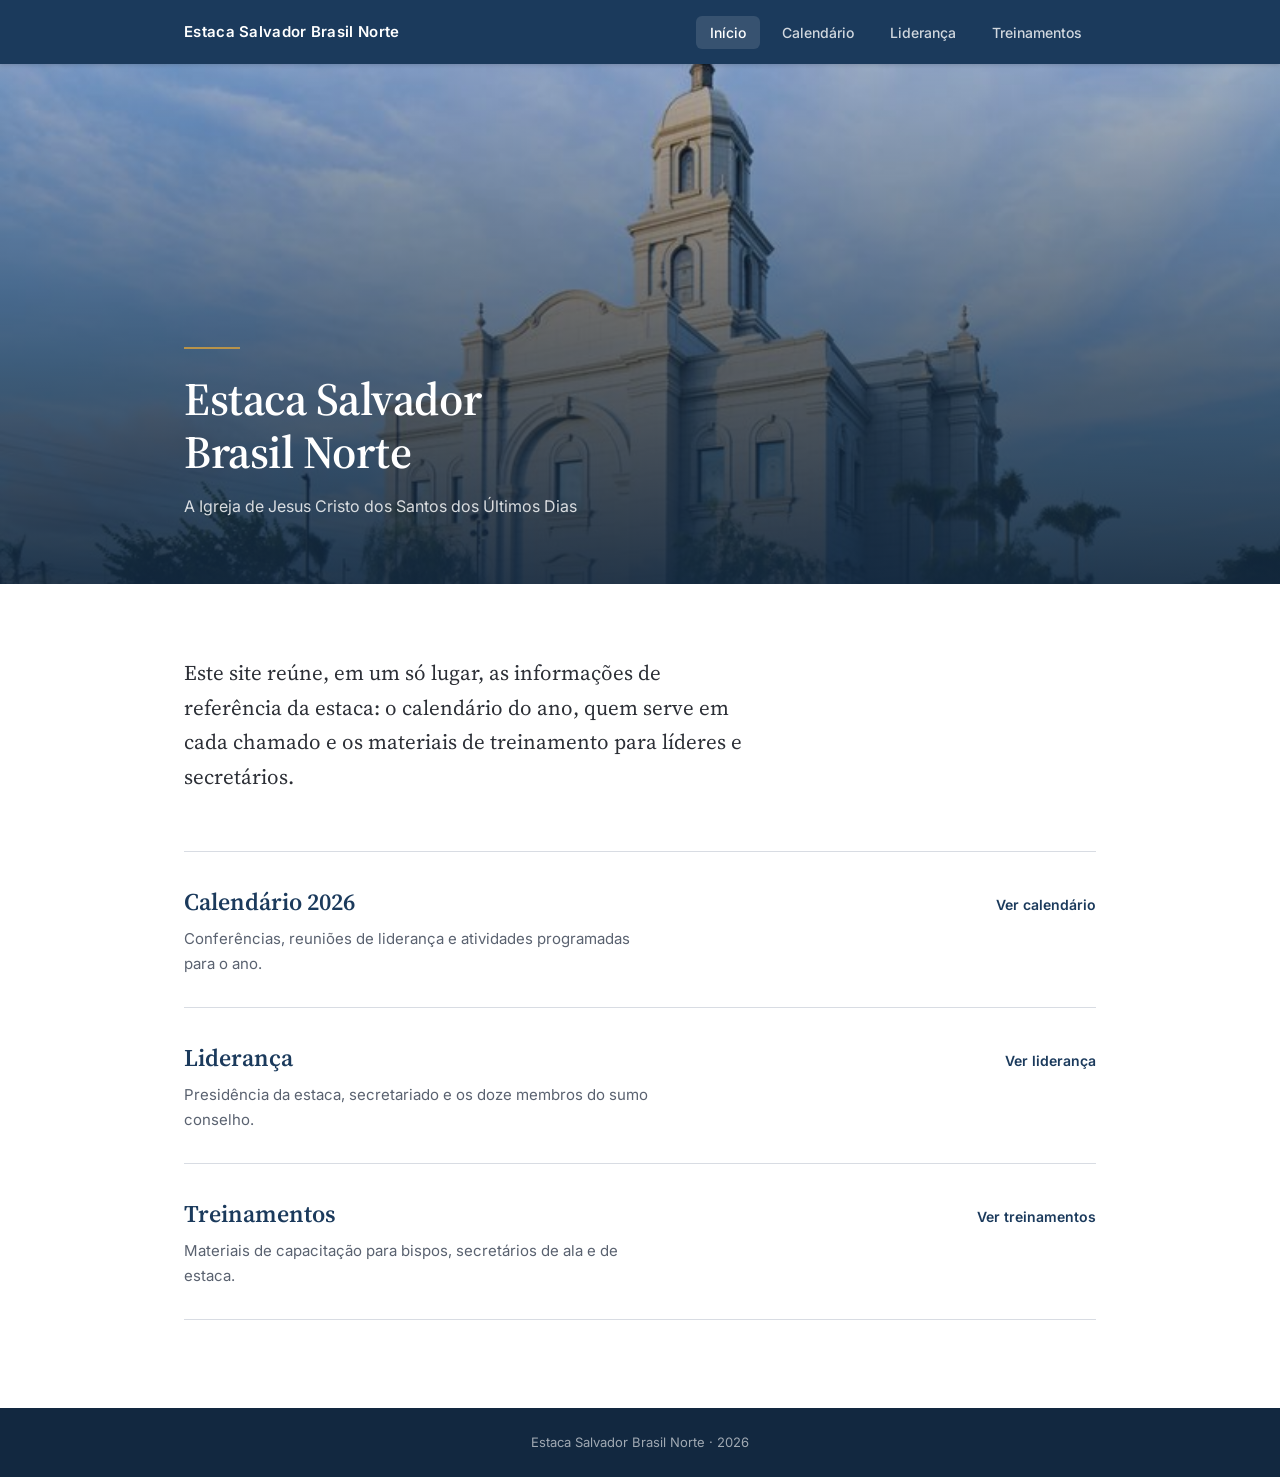
==== commit 588b11f9: "Add files via upload" ====
--- a/index.html
+++ b/index.html
@@ -5,7 +5,8 @@
   <meta name="viewport" content="width=device-width, initial-scale=1.0">
   <title>Estaca Salvador Brasil Norte</title>
   <link rel="preconnect" href="https://fonts.googleapis.com">
-  <link href="https://fonts.googleapis.com/css2?family=Inter:wght@400;500;600;700&display=swap" rel="stylesheet">
+  <link rel="preconnect" href="https://fonts.gstatic.com" crossorigin>
+  <link href="https://fonts.googleapis.com/css2?family=Inter:wght@400;500;600;700&family=Source+Serif+4:opsz,wght@8..60,400;8..60,600&display=swap" rel="stylesheet">
   <link rel="stylesheet" href="style.css">
 </head>
 <body>
@@ -13,7 +14,7 @@
   <header class="site-header">
     <div class="header-inner">
       <a href="index.html" class="site-logo">Estaca Salvador Brasil Norte</a>
-      <button class="menu-toggle" aria-label="Menu" onclick="document.querySelector('.nav-links').classList.toggle('open')">
+      <button class="menu-toggle" aria-label="Abrir menu" onclick="document.querySelector('.nav-links').classList.toggle('open')">
         <span></span><span></span><span></span>
       </button>
       <ul class="nav-links">
@@ -26,36 +27,48 @@
   </header>
 
   <main>
-    <section class="home-banner">
-      <img src="imagens/templo.jpeg" alt="Templo – A Igreja de Jesus Cristo dos Santos dos Últimos Dias">
-      <div class="home-banner-overlay">
+
+    <section class="home-hero">
+      <img src="imagens/templo.jpeg" alt="Templo da Igreja de Jesus Cristo dos Santos dos Últimos Dias">
+      <div class="home-hero-content">
+        <div class="home-hero-rule"></div>
         <h1>Estaca Salvador Brasil Norte</h1>
         <p>A Igreja de Jesus Cristo dos Santos dos Últimos Dias</p>
       </div>
     </section>
 
-    <div class="container">
-      <div class="quick-links">
-        <a href="calendario.html" class="quick-card">
-          <div class="icon">📅</div>
-          <h3>Calendário 2026</h3>
-          <p>Eventos, atividades e datas importantes da estaca</p>
-          <span class="btn">Acessar</span>
-        </a>
-        <a href="lideranca.html" class="quick-card">
-          <div class="icon">👤</div>
-          <h3>Liderança</h3>
-          <p>Presidência da estaca e membros do sumo conselho</p>
-          <span class="btn">Acessar</span>
-        </a>
-        <a href="treinamentos.html" class="quick-card">
-          <div class="icon">📋</div>
-          <h3>Treinamentos</h3>
-          <p>Materiais de capacitação para líderes e secretários</p>
-          <span class="btn">Acessar</span>
-        </a>
-      </div>
-    </div>
+    <section class="home-intro">
+      <p>Este site reúne, em um só lugar, as informações de referência da estaca: o calendário do ano, quem serve em cada chamado e os materiais de treinamento para líderes e secretários.</p>
+    </section>
+
+    <section class="home-sections">
+
+      <a href="calendario.html" class="section-row">
+        <div class="section-row-text">
+          <h2>Calendário 2026</h2>
+          <p>Conferências, reuniões de liderança e atividades programadas para o ano.</p>
+        </div>
+        <span class="section-row-action">Ver calendário</span>
+      </a>
+
+      <a href="lideranca.html" class="section-row">
+        <div class="section-row-text">
+          <h2>Liderança</h2>
+          <p>Presidência da estaca, secretariado e os doze membros do sumo conselho.</p>
+        </div>
+        <span class="section-row-action">Ver liderança</span>
+      </a>
+
+      <a href="treinamentos.html" class="section-row">
+        <div class="section-row-text">
+          <h2>Treinamentos</h2>
+          <p>Materiais de capacitação para bispos, secretários de ala e de estaca.</p>
+        </div>
+        <span class="section-row-action">Ver treinamentos</span>
+      </a>
+
+    </section>
+
   </main>
 
   <footer class="site-footer">
--- a/style.css
+++ b/style.css
@@ -123,50 +123,142 @@
   min-height: calc(100vh - var(--header-height) - 80px);
 }
 
-/* ===== HOME BANNER ===== */
-.home-banner {
+/* ===== HOME: HERO EDITORIAL ===== */
+.home-hero {
   position: relative;
   width: 100%;
-  height: 360px;
+  min-height: 520px;
+  display: flex;
+  align-items: flex-end;
   overflow: hidden;
   background: var(--navy-dark);
 }
 
-.home-banner img {
+.home-hero img {
+  position: absolute;
+  inset: 0;
   width: 100%;
   height: 100%;
   object-fit: cover;
-  object-position: center;
-  display: block;
-  opacity: 0.55;
-}
-
-.home-banner-overlay {
+  object-position: center 40%;
+}
+
+.home-hero::after {
+  content: "";
   position: absolute;
-  top: 0;
-  left: 0;
-  right: 0;
-  bottom: 0;
-  display: flex;
-  flex-direction: column;
-  align-items: center;
-  justify-content: center;
-  text-align: center;
-  padding: 24px;
-}
-
-.home-banner-overlay h1 {
-  font-size: 32px;
-  font-weight: 700;
+  inset: 0;
+  background: linear-gradient(
+    to top,
+    rgba(18, 40, 64, 0.92) 0%,
+    rgba(18, 40, 64, 0.72) 38%,
+    rgba(18, 40, 64, 0.28) 100%
+  );
+}
+
+.home-hero-content {
+  position: relative;
+  z-index: 2;
+  width: 100%;
+  max-width: var(--max-width);
+  margin: 0 auto;
+  padding: 0 24px 64px;
+}
+
+.home-hero-rule {
+  width: 56px;
+  height: 2px;
+  background: var(--gold);
+  margin-bottom: 24px;
+}
+
+.home-hero h1 {
+  font-family: "Source Serif 4", Georgia, serif;
+  font-size: 46px;
+  font-weight: 600;
+  line-height: 1.15;
+  letter-spacing: -0.01em;
   color: var(--white);
-  margin-bottom: 8px;
-  text-shadow: 0 2px 8px rgba(0, 0, 0, 0.3);
-}
-
-.home-banner-overlay p {
+  max-width: 15ch;
+  margin-bottom: 16px;
+}
+
+.home-hero p {
   font-size: 16px;
-  color: rgba(255, 255, 255, 0.9);
-  text-shadow: 0 1px 4px rgba(0, 0, 0, 0.3);
+  line-height: 1.6;
+  color: rgba(255, 255, 255, 0.82);
+  max-width: 46ch;
+}
+
+/* ===== HOME: MENSAGEM DE ABERTURA ===== */
+.home-intro {
+  max-width: var(--max-width);
+  margin: 0 auto;
+  padding: 72px 24px 8px;
+}
+
+.home-intro p {
+  font-family: "Source Serif 4", Georgia, serif;
+  font-size: 21px;
+  line-height: 1.65;
+  color: var(--gray-800);
+  max-width: 56ch;
+}
+
+/* ===== HOME: SEÇÕES EM LINHAS ===== */
+.home-sections {
+  max-width: var(--max-width);
+  margin: 0 auto;
+  padding: 48px 24px 88px;
+}
+
+.section-row {
+  display: flex;
+  align-items: baseline;
+  justify-content: space-between;
+  gap: 32px;
+  padding: 30px 0;
+  border-top: 1px solid var(--gray-200);
+  transition: border-color 0.25s;
+}
+
+.section-row:last-child {
+  border-bottom: 1px solid var(--gray-200);
+}
+
+.section-row:hover {
+  border-top-color: var(--navy);
+}
+
+.section-row:last-child:hover {
+  border-bottom-color: var(--navy);
+}
+
+.section-row-text h2 {
+  font-family: "Source Serif 4", Georgia, serif;
+  font-size: 24px;
+  font-weight: 600;
+  color: var(--navy);
+  margin-bottom: 6px;
+}
+
+.section-row-text p {
+  font-size: 15px;
+  color: var(--gray-600);
+  max-width: 52ch;
+}
+
+.section-row-action {
+  font-size: 14px;
+  font-weight: 600;
+  color: var(--navy);
+  white-space: nowrap;
+  border-bottom: 1.5px solid transparent;
+  padding-bottom: 2px;
+  transition: border-color 0.25s;
+}
+
+.section-row:hover .section-row-action {
+  border-bottom-color: var(--gold);
 }
 
 .page-hero {
@@ -427,16 +519,44 @@
     font-size: 22px;
   }
 
-  .home-banner {
-    height: 240px;
-  }
-
-  .home-banner-overlay h1 {
-    font-size: 22px;
-  }
-
-  .home-banner-overlay p {
-    font-size: 14px;
+  .home-hero {
+    min-height: 420px;
+  }
+
+  .home-hero-content {
+    padding: 0 20px 44px;
+  }
+
+  .home-hero h1 {
+    font-size: 31px;
+    max-width: 18ch;
+  }
+
+  .home-hero p {
+    font-size: 15px;
+  }
+
+  .home-intro {
+    padding: 48px 20px 4px;
+  }
+
+  .home-intro p {
+    font-size: 18px;
+  }
+
+  .home-sections {
+    padding: 32px 20px 64px;
+  }
+
+  .section-row {
+    flex-direction: column;
+    align-items: flex-start;
+    gap: 12px;
+    padding: 24px 0;
+  }
+
+  .section-row-text h2 {
+    font-size: 20px;
   }
 
   .container {
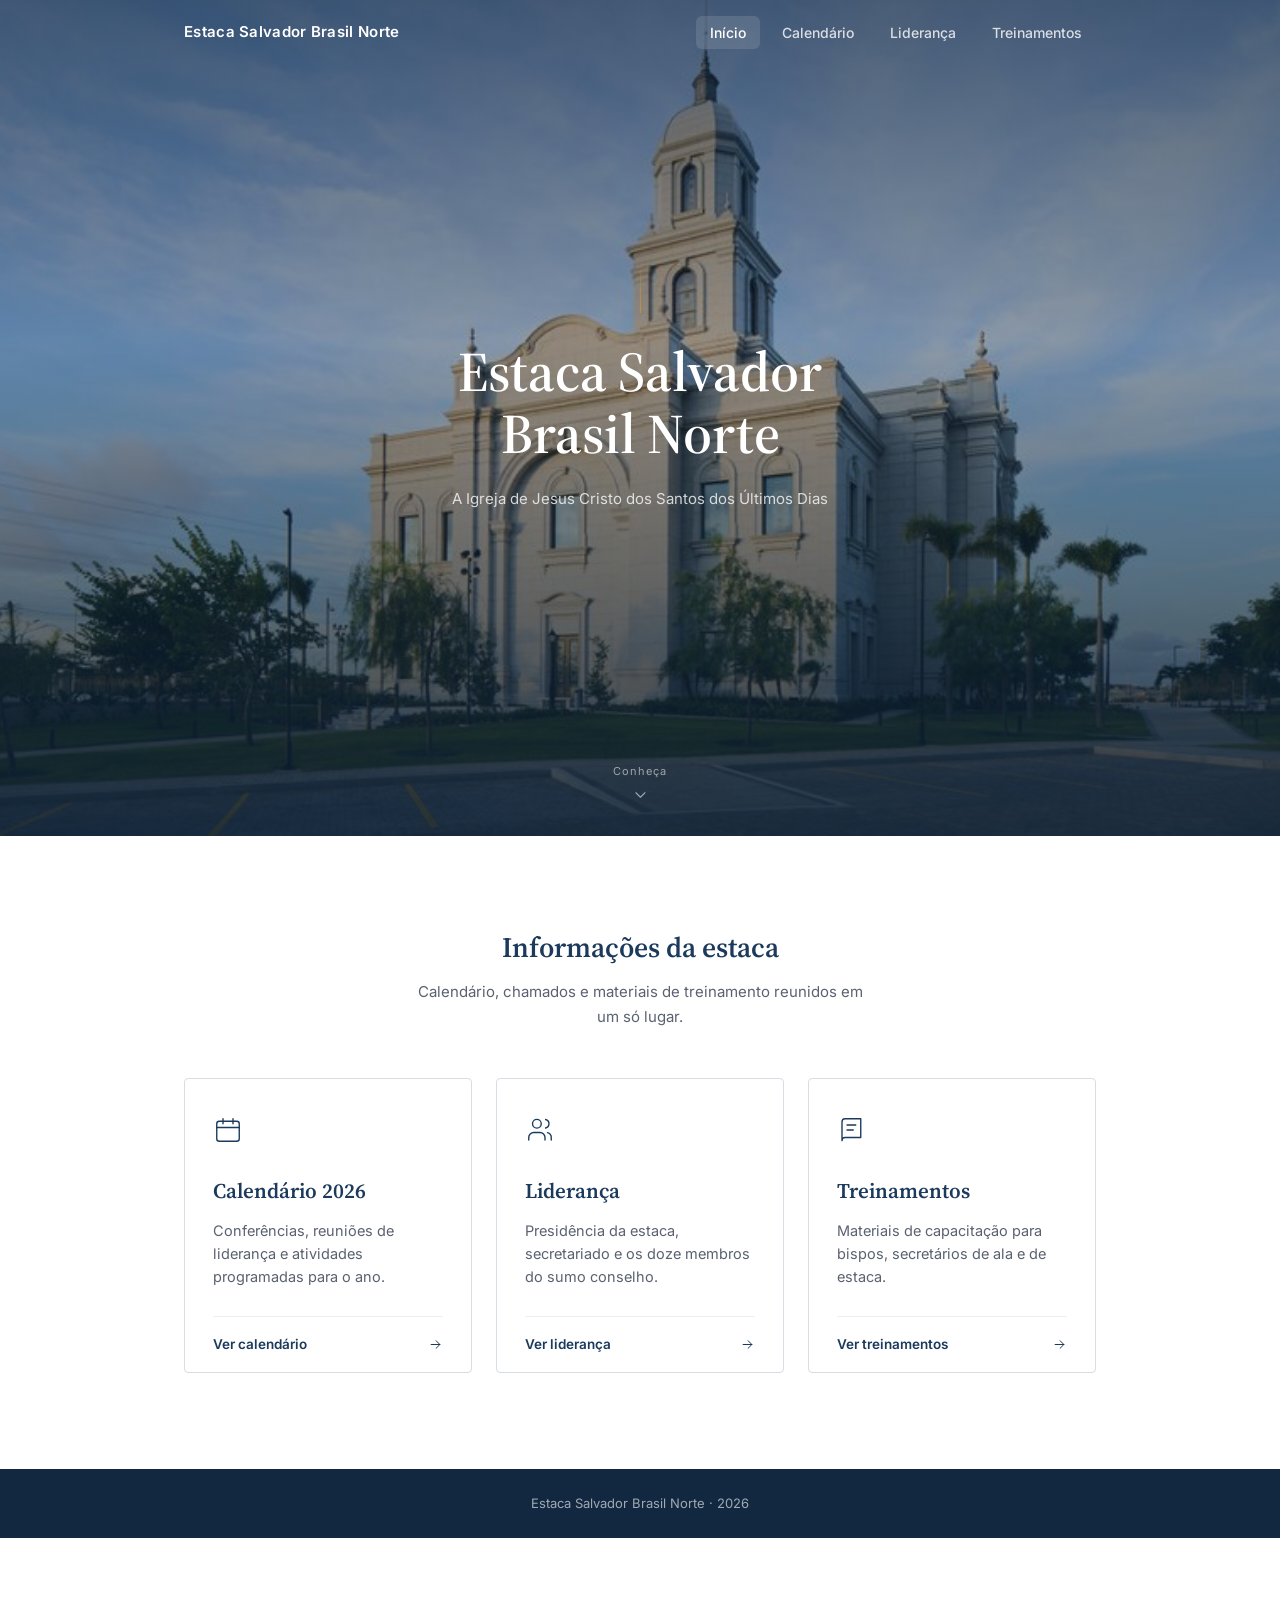
==== commit 267e2c86: "Add files via upload" ====
--- a/index.html
+++ b/index.html
@@ -9,7 +9,7 @@
   <link href="https://fonts.googleapis.com/css2?family=Inter:wght@400;500;600;700&family=Source+Serif+4:opsz,wght@8..60,400;8..60,600&display=swap" rel="stylesheet">
   <link rel="stylesheet" href="style.css">
 </head>
-<body>
+<body class="home-page">
 
   <header class="site-header">
     <div class="header-inner">
@@ -31,42 +31,87 @@
     <section class="home-hero">
       <img src="imagens/templo.jpeg" alt="Templo da Igreja de Jesus Cristo dos Santos dos Últimos Dias">
       <div class="home-hero-content">
-        <div class="home-hero-rule"></div>
+        <div class="home-hero-mark"></div>
         <h1>Estaca Salvador Brasil Norte</h1>
-        <p>A Igreja de Jesus Cristo dos Santos dos Últimos Dias</p>
+        <p class="home-hero-sub">A Igreja de Jesus Cristo dos Santos dos Últimos Dias</p>
       </div>
-    </section>
-
-    <section class="home-intro">
-      <p>Este site reúne, em um só lugar, as informações de referência da estaca: o calendário do ano, quem serve em cada chamado e os materiais de treinamento para líderes e secretários.</p>
+      <div class="hero-scroll">
+        <span>Conheça</span>
+        <svg viewBox="0 0 24 24" fill="none" stroke="currentColor" stroke-linecap="round" stroke-linejoin="round" stroke-width="1.5">
+          <polyline points="6 9 12 15 18 9"/>
+        </svg>
+      </div>
     </section>
 
     <section class="home-sections">
 
-      <a href="calendario.html" class="section-row">
-        <div class="section-row-text">
-          <h2>Calendário 2026</h2>
+      <div class="home-sections-lead">
+        <h2>Informações da estaca</h2>
+        <p>Calendário, chamados e materiais de treinamento reunidos em um só lugar.</p>
+      </div>
+
+      <div class="section-grid">
+
+        <a href="calendario.html" class="section-box">
+          <div class="section-box-icon">
+            <svg viewBox="0 0 24 24" fill="none" stroke="currentColor" stroke-linecap="round" stroke-linejoin="round">
+              <rect x="3" y="5" width="18" height="16" rx="2"/>
+              <line x1="3" y1="10" x2="21" y2="10"/>
+              <line x1="8" y1="3" x2="8" y2="7"/>
+              <line x1="16" y1="3" x2="16" y2="7"/>
+            </svg>
+          </div>
+          <h3>Calendário 2026</h3>
           <p>Conferências, reuniões de liderança e atividades programadas para o ano.</p>
-        </div>
-        <span class="section-row-action">Ver calendário</span>
-      </a>
+          <div class="section-box-action">
+            <span>Ver calendário</span>
+            <svg viewBox="0 0 24 24" fill="none" stroke="currentColor" stroke-linecap="round" stroke-linejoin="round">
+              <line x1="5" y1="12" x2="19" y2="12"/>
+              <polyline points="13 6 19 12 13 18"/>
+            </svg>
+          </div>
+        </a>
 
-      <a href="lideranca.html" class="section-row">
-        <div class="section-row-text">
-          <h2>Liderança</h2>
+        <a href="lideranca.html" class="section-box">
+          <div class="section-box-icon">
+            <svg viewBox="0 0 24 24" fill="none" stroke="currentColor" stroke-linecap="round" stroke-linejoin="round">
+              <path d="M16 20v-2a4 4 0 0 0-4-4H7a4 4 0 0 0-4 4v2"/>
+              <circle cx="9.5" cy="7" r="3.5"/>
+              <path d="M21 20v-2a4 4 0 0 0-3-3.87"/>
+              <path d="M16.5 3.6a3.5 3.5 0 0 1 0 6.8"/>
+            </svg>
+          </div>
+          <h3>Liderança</h3>
           <p>Presidência da estaca, secretariado e os doze membros do sumo conselho.</p>
-        </div>
-        <span class="section-row-action">Ver liderança</span>
-      </a>
+          <div class="section-box-action">
+            <span>Ver liderança</span>
+            <svg viewBox="0 0 24 24" fill="none" stroke="currentColor" stroke-linecap="round" stroke-linejoin="round">
+              <line x1="5" y1="12" x2="19" y2="12"/>
+              <polyline points="13 6 19 12 13 18"/>
+            </svg>
+          </div>
+        </a>
 
-      <a href="treinamentos.html" class="section-row">
-        <div class="section-row-text">
-          <h2>Treinamentos</h2>
+        <a href="treinamentos.html" class="section-box">
+          <div class="section-box-icon">
+            <svg viewBox="0 0 24 24" fill="none" stroke="currentColor" stroke-linecap="round" stroke-linejoin="round">
+              <path d="M4 5.5A2.5 2.5 0 0 1 6.5 3H19v15H6.5A2.5 2.5 0 0 0 4 20.5z"/>
+              <line x1="8" y1="8" x2="15" y2="8"/>
+              <line x1="8" y1="12" x2="13" y2="12"/>
+            </svg>
+          </div>
+          <h3>Treinamentos</h3>
           <p>Materiais de capacitação para bispos, secretários de ala e de estaca.</p>
-        </div>
-        <span class="section-row-action">Ver treinamentos</span>
-      </a>
+          <div class="section-box-action">
+            <span>Ver treinamentos</span>
+            <svg viewBox="0 0 24 24" fill="none" stroke="currentColor" stroke-linecap="round" stroke-linejoin="round">
+              <line x1="5" y1="12" x2="19" y2="12"/>
+              <polyline points="13 6 19 12 13 18"/>
+            </svg>
+          </div>
+        </a>
 
+      </div>
     </section>
 
   </main>
@@ -75,5 +120,12 @@
     Estaca Salvador Brasil Norte &middot; 2026
   </footer>
 
+  <script>
+    const header = document.querySelector('.site-header');
+    const onScroll = () => header.classList.toggle('scrolled', window.scrollY > 40);
+    onScroll();
+    window.addEventListener('scroll', onScroll, { passive: true });
+  </script>
+
 </body>
 </html>
--- a/style.css
+++ b/style.css
@@ -123,13 +123,15 @@
   min-height: calc(100vh - var(--header-height) - 80px);
 }
 
-/* ===== HOME: HERO EDITORIAL ===== */
+/* ===== HOME: HERO EM TELA CHEIA ===== */
 .home-hero {
   position: relative;
-  width: 100%;
-  min-height: 520px;
-  display: flex;
-  align-items: flex-end;
+  height: 100vh;
+  min-height: 560px;
+  margin-top: calc(-1 * var(--header-height));
+  display: flex;
+  align-items: center;
+  justify-content: center;
   overflow: hidden;
   background: var(--navy-dark);
 }
@@ -140,125 +142,174 @@
   width: 100%;
   height: 100%;
   object-fit: cover;
-  object-position: center 40%;
+  object-position: center 42%;
 }
 
 .home-hero::after {
   content: "";
   position: absolute;
   inset: 0;
-  background: linear-gradient(
-    to top,
-    rgba(18, 40, 64, 0.92) 0%,
-    rgba(18, 40, 64, 0.72) 38%,
-    rgba(18, 40, 64, 0.28) 100%
-  );
+  background:
+    linear-gradient(to bottom, rgba(14, 35, 56, 0.72) 0%, rgba(14, 35, 56, 0.42) 45%, rgba(14, 35, 56, 0.85) 100%);
 }
 
 .home-hero-content {
   position: relative;
   z-index: 2;
-  width: 100%;
-  max-width: var(--max-width);
-  margin: 0 auto;
-  padding: 0 24px 64px;
-}
-
-.home-hero-rule {
-  width: 56px;
-  height: 2px;
-  background: var(--gold);
-  margin-bottom: 24px;
+  text-align: center;
+  padding: 0 24px;
+}
+
+.home-hero-mark {
+  width: 1px;
+  height: 52px;
+  background: linear-gradient(to bottom, transparent, var(--gold));
+  margin: 0 auto 28px;
 }
 
 .home-hero h1 {
   font-family: "Source Serif 4", Georgia, serif;
-  font-size: 46px;
+  font-size: 56px;
   font-weight: 600;
-  line-height: 1.15;
-  letter-spacing: -0.01em;
+  line-height: 1.12;
   color: var(--white);
-  max-width: 15ch;
-  margin-bottom: 16px;
-}
-
-.home-hero p {
-  font-size: 16px;
-  line-height: 1.6;
-  color: rgba(255, 255, 255, 0.82);
-  max-width: 46ch;
-}
-
-/* ===== HOME: MENSAGEM DE ABERTURA ===== */
-.home-intro {
-  max-width: var(--max-width);
+  max-width: 14ch;
+  margin: 0 auto 20px;
+}
+
+.home-hero-sub {
+  font-size: 15px;
+  line-height: 1.7;
+  color: rgba(255, 255, 255, 0.78);
+  max-width: 44ch;
   margin: 0 auto;
-  padding: 72px 24px 8px;
-}
-
-.home-intro p {
-  font-family: "Source Serif 4", Georgia, serif;
-  font-size: 21px;
-  line-height: 1.65;
-  color: var(--gray-800);
-  max-width: 56ch;
-}
-
-/* ===== HOME: SEÇÕES EM LINHAS ===== */
+}
+
+.hero-scroll {
+  position: absolute;
+  bottom: 32px;
+  left: 50%;
+  transform: translateX(-50%);
+  z-index: 2;
+  color: rgba(255, 255, 255, 0.55);
+  display: flex;
+  flex-direction: column;
+  align-items: center;
+  gap: 6px;
+  font-size: 11px;
+  letter-spacing: 0.08em;
+}
+
+.hero-scroll svg {
+  width: 18px;
+  height: 18px;
+  animation: heroNudge 2.4s ease-in-out infinite;
+}
+
+@keyframes heroNudge {
+  0%, 100% { transform: translateY(0); }
+  50% { transform: translateY(5px); }
+}
+
+@media (prefers-reduced-motion: reduce) {
+  .hero-scroll svg { animation: none; }
+}
+
+/* ===== HOME: CAIXAS DAS SEÇÕES ===== */
 .home-sections {
   max-width: var(--max-width);
   margin: 0 auto;
-  padding: 48px 24px 88px;
-}
-
-.section-row {
-  display: flex;
-  align-items: baseline;
-  justify-content: space-between;
-  gap: 32px;
-  padding: 30px 0;
-  border-top: 1px solid var(--gray-200);
-  transition: border-color 0.25s;
-}
-
-.section-row:last-child {
-  border-bottom: 1px solid var(--gray-200);
-}
-
-.section-row:hover {
-  border-top-color: var(--navy);
-}
-
-.section-row:last-child:hover {
-  border-bottom-color: var(--navy);
-}
-
-.section-row-text h2 {
+  padding: 88px 24px 96px;
+}
+
+.home-sections-lead {
+  text-align: center;
+  margin-bottom: 48px;
+}
+
+.home-sections-lead h2 {
   font-family: "Source Serif 4", Georgia, serif;
-  font-size: 24px;
+  font-size: 28px;
   font-weight: 600;
   color: var(--navy);
-  margin-bottom: 6px;
-}
-
-.section-row-text p {
+  margin-bottom: 10px;
+}
+
+.home-sections-lead p {
   font-size: 15px;
   color: var(--gray-600);
-  max-width: 52ch;
-}
-
-.section-row-action {
-  font-size: 14px;
+  max-width: 50ch;
+  margin: 0 auto;
+}
+
+.section-grid {
+  display: grid;
+  grid-template-columns: repeat(3, 1fr);
+  gap: 24px;
+}
+
+.section-box {
+  display: flex;
+  flex-direction: column;
+  border: 1px solid var(--gray-200);
+  border-radius: 4px;
+  padding: 36px 28px 0;
+  background: var(--white);
+  transition: border-color 0.25s, background 0.25s;
+}
+
+.section-box:hover {
+  border-color: var(--navy);
+  background: var(--gray-50);
+}
+
+.section-box-icon {
+  color: var(--navy);
+  margin-bottom: 22px;
+}
+
+.section-box-icon svg {
+  width: 30px;
+  height: 30px;
+  stroke-width: 1.1;
+}
+
+.section-box h3 {
+  font-family: "Source Serif 4", Georgia, serif;
+  font-size: 21px;
   font-weight: 600;
   color: var(--navy);
-  white-space: nowrap;
-  border-bottom: 1.5px solid transparent;
-  padding-bottom: 2px;
-  transition: border-color 0.25s;
-}
-
-.section-row:hover .section-row-action {
-  border-bottom-color: var(--gold);
+  margin-bottom: 10px;
+}
+
+.section-box p {
+  font-size: 14.5px;
+  line-height: 1.6;
+  color: var(--gray-600);
+  flex-grow: 1;
+  margin-bottom: 28px;
+}
+
+.section-box-action {
+  border-top: 1px solid var(--gray-100);
+  padding: 16px 0;
+  font-size: 13.5px;
+  font-weight: 600;
+  color: var(--navy);
+  display: flex;
+  align-items: center;
+  justify-content: space-between;
+}
+
+.section-box-action svg {
+  width: 15px;
+  height: 15px;
+  stroke-width: 1.6;
+  transition: transform 0.25s;
+}
+
+.section-box:hover .section-box-action svg {
+  transform: translateX(4px);
 }
 
 .page-hero {
@@ -286,63 +337,6 @@
   max-width: var(--max-width);
   margin: 0 auto;
   padding: 48px 24px;
-}
-
-/* ===== HOME: CARDS DE ACESSO RÁPIDO ===== */
-.quick-links {
-  display: grid;
-  grid-template-columns: repeat(3, 1fr);
-  gap: 20px;
-  margin-top: 40px;
-}
-
-.quick-card {
-  background: var(--white);
-  border: 1px solid var(--gray-200);
-  border-radius: 10px;
-  padding: 32px 24px;
-  text-align: center;
-  transition: border-color 0.2s, box-shadow 0.2s;
-}
-
-.quick-card:hover {
-  border-color: var(--navy);
-  box-shadow: 0 4px 16px rgba(27, 58, 92, 0.08);
-}
-
-.quick-card .icon {
-  font-size: 32px;
-  margin-bottom: 16px;
-}
-
-.quick-card h3 {
-  font-size: 17px;
-  font-weight: 600;
-  color: var(--navy);
-  margin-bottom: 8px;
-}
-
-.quick-card p {
-  font-size: 14px;
-  color: var(--gray-600);
-  margin-bottom: 16px;
-  line-height: 1.5;
-}
-
-.quick-card .btn {
-  display: inline-block;
-  font-size: 13px;
-  font-weight: 600;
-  color: var(--navy);
-  padding: 8px 20px;
-  border: 1.5px solid var(--navy);
-  border-radius: 6px;
-  transition: background 0.2s, color 0.2s;
-}
-
-.quick-card .btn:hover {
-  background: var(--navy);
-  color: var(--white);
 }
 
 /* ===== EMBED CONTAINER ===== */
@@ -507,8 +501,44 @@
     font-size: 15px;
   }
 
-  .quick-links {
+  .home-hero {
+    height: 92vh;
+    min-height: 480px;
+  }
+
+  .home-hero h1 {
+    font-size: 34px;
+    max-width: 16ch;
+  }
+
+  .home-hero-sub {
+    font-size: 14px;
+  }
+
+  .home-hero-mark {
+    height: 38px;
+    margin-bottom: 20px;
+  }
+
+  .home-sections {
+    padding: 56px 20px 64px;
+  }
+
+  .home-sections-lead {
+    margin-bottom: 32px;
+  }
+
+  .home-sections-lead h2 {
+    font-size: 23px;
+  }
+
+  .section-grid {
     grid-template-columns: 1fr;
+    gap: 16px;
+  }
+
+  .section-box {
+    padding: 28px 24px 0;
   }
 
   .page-hero {
@@ -519,46 +549,6 @@
     font-size: 22px;
   }
 
-  .home-hero {
-    min-height: 420px;
-  }
-
-  .home-hero-content {
-    padding: 0 20px 44px;
-  }
-
-  .home-hero h1 {
-    font-size: 31px;
-    max-width: 18ch;
-  }
-
-  .home-hero p {
-    font-size: 15px;
-  }
-
-  .home-intro {
-    padding: 48px 20px 4px;
-  }
-
-  .home-intro p {
-    font-size: 18px;
-  }
-
-  .home-sections {
-    padding: 32px 20px 64px;
-  }
-
-  .section-row {
-    flex-direction: column;
-    align-items: flex-start;
-    gap: 12px;
-    padding: 24px 0;
-  }
-
-  .section-row-text h2 {
-    font-size: 20px;
-  }
-
   .container {
     padding: 32px 20px;
   }
@@ -571,3 +561,25 @@
     font-size: 13px;
   }
 }
+
+/* ===== HEADER TRANSPARENTE NA HOME ===== */
+.home-page .site-header {
+  background: transparent;
+  box-shadow: none;
+  transition: background 0.3s, box-shadow 0.3s;
+}
+
+.home-page .site-header.scrolled {
+  background: var(--navy);
+  box-shadow: 0 1px 4px rgba(0, 0, 0, 0.15);
+}
+
+.home-page main {
+  margin-top: 0;
+}
+
+@media (max-width: 768px) {
+  .home-page .nav-links.open {
+    background: var(--navy-dark);
+  }
+}
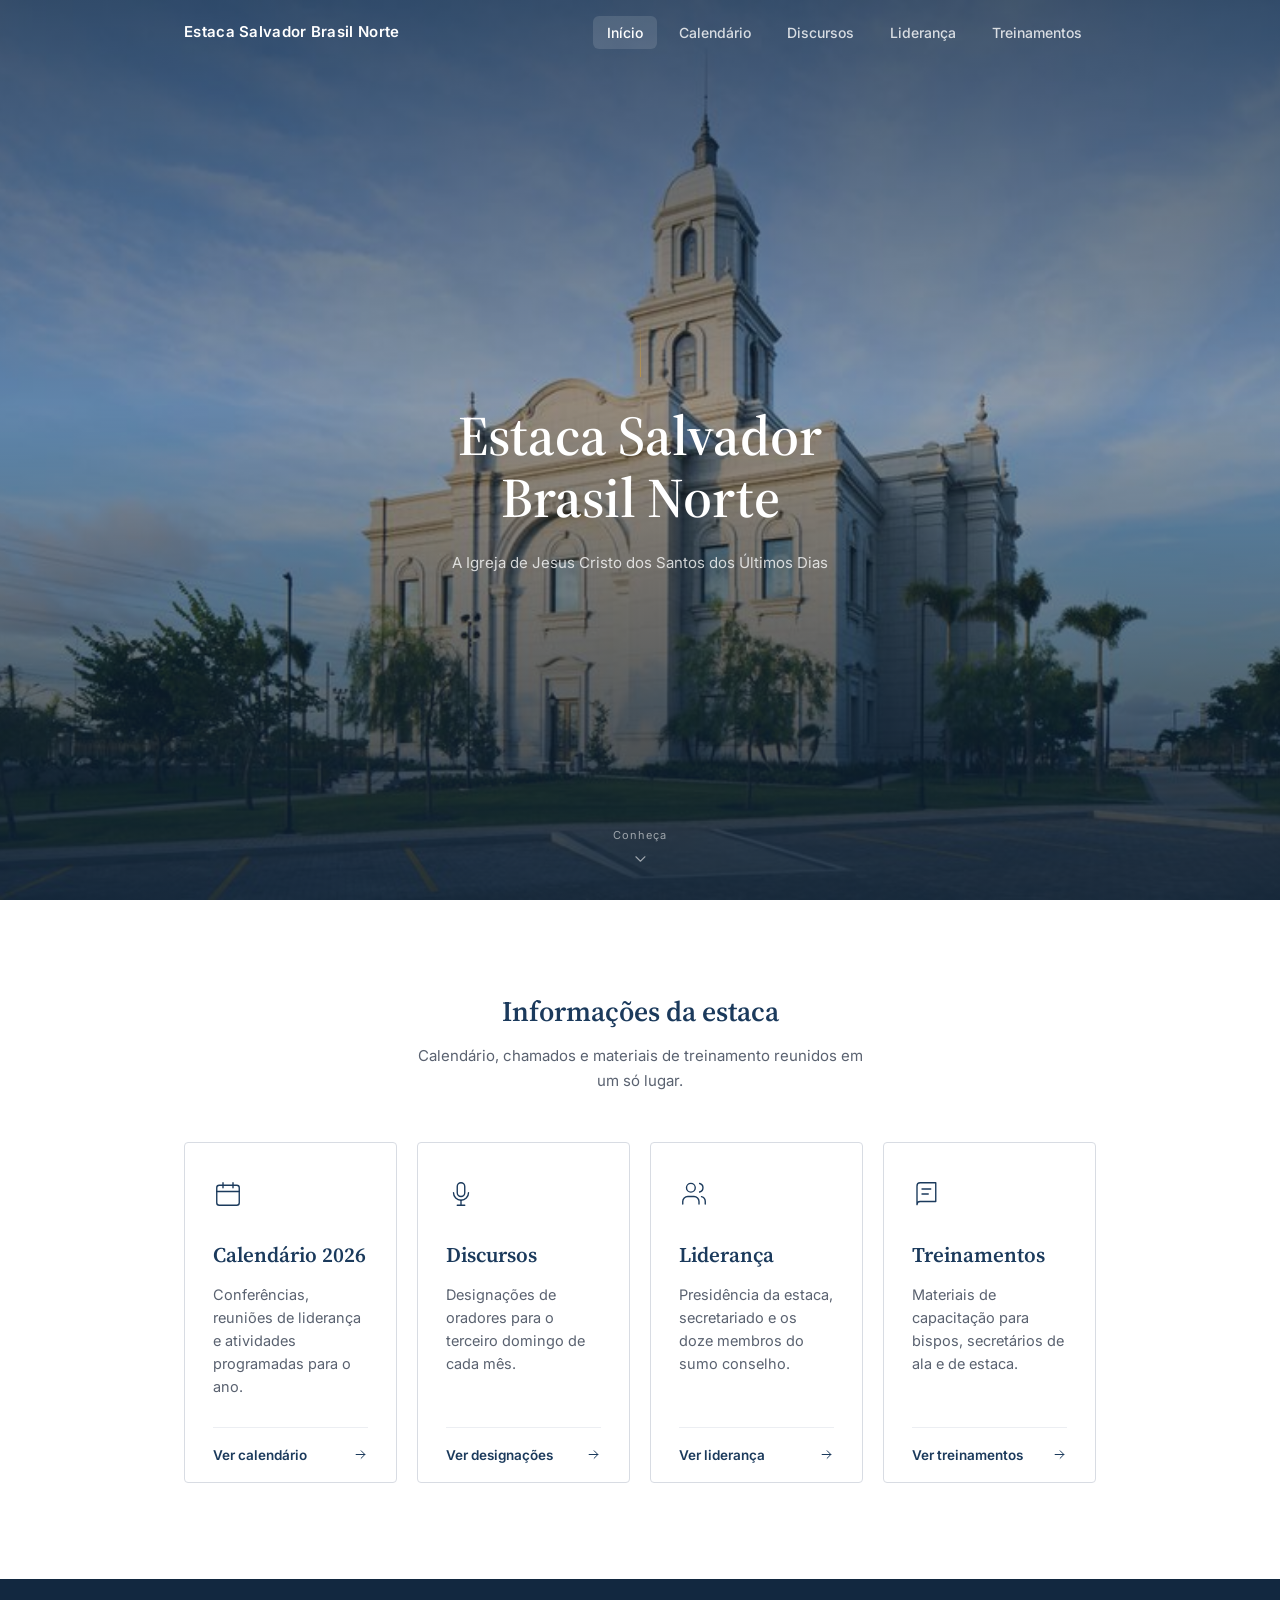
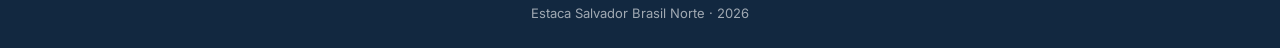
==== commit 2d60c795: "Add files via upload" ====
--- a/index.html
+++ b/index.html
@@ -11,23 +11,23 @@
 </head>
 <body class="home-page">
 
-  <header class="site-header">
-    <div class="header-inner">
-      <a href="index.html" class="site-logo">Estaca Salvador Brasil Norte</a>
-      <button class="menu-toggle" aria-label="Abrir menu" onclick="document.querySelector('.nav-links').classList.toggle('open')">
-        <span></span><span></span><span></span>
-      </button>
-      <ul class="nav-links">
-        <li><a href="index.html" class="active">Início</a></li>
-        <li><a href="calendario.html">Calendário</a></li>
-        <li><a href="lideranca.html">Liderança</a></li>
-        <li><a href="treinamentos.html">Treinamentos</a></li>
-      </ul>
-    </div>
-  </header>
+  <!-- O cabeçalho é montado automaticamente pelo arquivo componentes.js.
+       Não edite aqui. Para mudar o menu, abra componentes.js -->
+  <div id="cabecalho"></div>
 
   <main>
 
+    <!--
+      ╔══════════════════════════════════════════════════════════════════╗
+      ║  BLOCO 2 - IMAGEM E TITULO DO TOPO                               ║
+      ║                                                                  ║
+      ║  Para trocar a FOTO: suba a nova imagem na pasta "imagens" do    ║
+      ║  repositório e altere o caminho em src="imagens/ARQUIVO.jpeg"    ║
+      ║                                                                  ║
+      ║  Para trocar o TEXTO: edite o que está entre <h1> e </h1>        ║
+      ║  e entre <p class="home-hero-sub"> e </p>                        ║
+      ╚══════════════════════════════════════════════════════════════════╝
+    -->
     <section class="home-hero">
       <img src="imagens/templo.jpeg" alt="Templo da Igreja de Jesus Cristo dos Santos dos Últimos Dias">
       <div class="home-hero-content">
@@ -50,6 +50,27 @@
         <p>Calendário, chamados e materiais de treinamento reunidos em um só lugar.</p>
       </div>
 
+      <!--
+        ╔════════════════════════════════════════════════════════════════╗
+        ║  BLOCO 3 - CAIXAS DAS SECOES                                   ║
+        ║                                                                ║
+        ║  Cada <a class="section-box"> ... </a> é UMA CAIXA.            ║
+        ║                                                                ║
+        ║  Para ADICIONAR uma caixa:                                     ║
+        ║    1. Copie um bloco <a class="section-box"> inteiro,          ║
+        ║       do <a até o </a>                                          ║
+        ║    2. Cole logo abaixo do último                               ║
+        ║    3. Troque o href="ARQUIVO.html"                             ║
+        ║    4. Troque o texto do <h3> e do <p>                          ║
+        ║    5. Troque o texto dentro de <span>Ver ...</span>            ║
+        ║                                                                ║
+        ║  O ícone fica dentro de <div class="section-box-icon">.        ║
+        ║  Ícones de linha fina gratuitos: https://lucide.dev            ║
+        ║  Copie o código SVG de lá e cole no lugar do SVG atual.        ║
+        ║                                                                ║
+        ║  As caixas se reorganizam sozinhas: 3, 4 ou mais cabem bem.    ║
+        ╚════════════════════════════════════════════════════════════════╝
+      -->
       <div class="section-grid">
 
         <a href="calendario.html" class="section-box">
@@ -65,6 +86,26 @@
           <p>Conferências, reuniões de liderança e atividades programadas para o ano.</p>
           <div class="section-box-action">
             <span>Ver calendário</span>
+            <svg viewBox="0 0 24 24" fill="none" stroke="currentColor" stroke-linecap="round" stroke-linejoin="round">
+              <line x1="5" y1="12" x2="19" y2="12"/>
+              <polyline points="13 6 19 12 13 18"/>
+            </svg>
+          </div>
+        </a>
+
+        <a href="discursos.html" class="section-box">
+          <div class="section-box-icon">
+            <svg viewBox="0 0 24 24" fill="none" stroke="currentColor" stroke-linecap="round" stroke-linejoin="round">
+              <path d="M12 3a3 3 0 0 1 3 3v5a3 3 0 0 1-6 0V6a3 3 0 0 1 3-3z"/>
+              <path d="M6 11a6 6 0 0 0 12 0"/>
+              <line x1="12" y1="17" x2="12" y2="21"/>
+              <line x1="9" y1="21" x2="15" y2="21"/>
+            </svg>
+          </div>
+          <h3>Discursos</h3>
+          <p>Designações de oradores para o terceiro domingo de cada mês.</p>
+          <div class="section-box-action">
+            <span>Ver designações</span>
             <svg viewBox="0 0 24 24" fill="none" stroke="currentColor" stroke-linecap="round" stroke-linejoin="round">
               <line x1="5" y1="12" x2="19" y2="12"/>
               <polyline points="13 6 19 12 13 18"/>
@@ -116,16 +157,9 @@
 
   </main>
 
-  <footer class="site-footer">
-    Estaca Salvador Brasil Norte &middot; 2026
-  </footer>
+  <!-- O rodapé é montado automaticamente pelo arquivo componentes.js -->
+  <div id="rodape"></div>
 
-  <script>
-    const header = document.querySelector('.site-header');
-    const onScroll = () => header.classList.toggle('scrolled', window.scrollY > 40);
-    onScroll();
-    window.addEventListener('scroll', onScroll, { passive: true });
-  </script>
-
+  <script src="componentes.js"></script>
 </body>
 </html>
--- a/style.css
+++ b/style.css
@@ -128,7 +128,6 @@
   position: relative;
   height: 100vh;
   min-height: 560px;
-  margin-top: calc(-1 * var(--header-height));
   display: flex;
   align-items: center;
   justify-content: center;
@@ -244,8 +243,8 @@
 
 .section-grid {
   display: grid;
-  grid-template-columns: repeat(3, 1fr);
-  gap: 24px;
+  grid-template-columns: repeat(auto-fit, minmax(212px, 1fr));
+  gap: 20px;
 }
 
 .section-box {
@@ -583,3 +582,90 @@
     background: var(--navy-dark);
   }
 }
+
+/* ===== TABELA DE DISCURSOS ===== */
+.tabela-wrapper {
+  border: 1px solid var(--gray-200);
+  border-radius: 4px;
+  overflow: hidden;
+}
+
+.tabela-discursos {
+  width: 100%;
+  border-collapse: collapse;
+  font-size: 14.5px;
+}
+
+.tabela-discursos thead th {
+  background: var(--navy);
+  color: var(--white);
+  text-align: left;
+  font-size: 12.5px;
+  font-weight: 600;
+  letter-spacing: 0.06em;
+  text-transform: uppercase;
+  padding: 14px 18px;
+}
+
+.tabela-discursos td {
+  padding: 15px 18px;
+  border-top: 1px solid var(--gray-100);
+  color: var(--gray-800);
+  vertical-align: top;
+}
+
+.tabela-discursos tbody tr:nth-child(even) {
+  background: var(--gray-50);
+}
+
+.tabela-discursos tbody tr:hover {
+  background: var(--gray-100);
+}
+
+.td-data {
+  white-space: nowrap;
+  font-weight: 600;
+  color: var(--navy);
+}
+
+.td-data span {
+  display: block;
+  font-weight: 400;
+  font-size: 12.5px;
+  color: var(--gray-600);
+  margin-top: 2px;
+}
+
+.td-vago {
+  color: var(--gray-600);
+  font-style: italic;
+}
+
+.nota-pagina {
+  margin-top: 20px;
+  font-size: 13.5px;
+  color: var(--gray-600);
+  display: flex;
+  gap: 8px;
+  align-items: flex-start;
+}
+
+.nota-pagina svg {
+  width: 16px;
+  height: 16px;
+  stroke-width: 1.5;
+  flex-shrink: 0;
+  margin-top: 2px;
+  color: var(--navy);
+}
+
+@media (max-width: 768px) {
+  .tabela-discursos {
+    font-size: 13.5px;
+  }
+
+  .tabela-discursos thead th,
+  .tabela-discursos td {
+    padding: 12px 12px;
+  }
+}
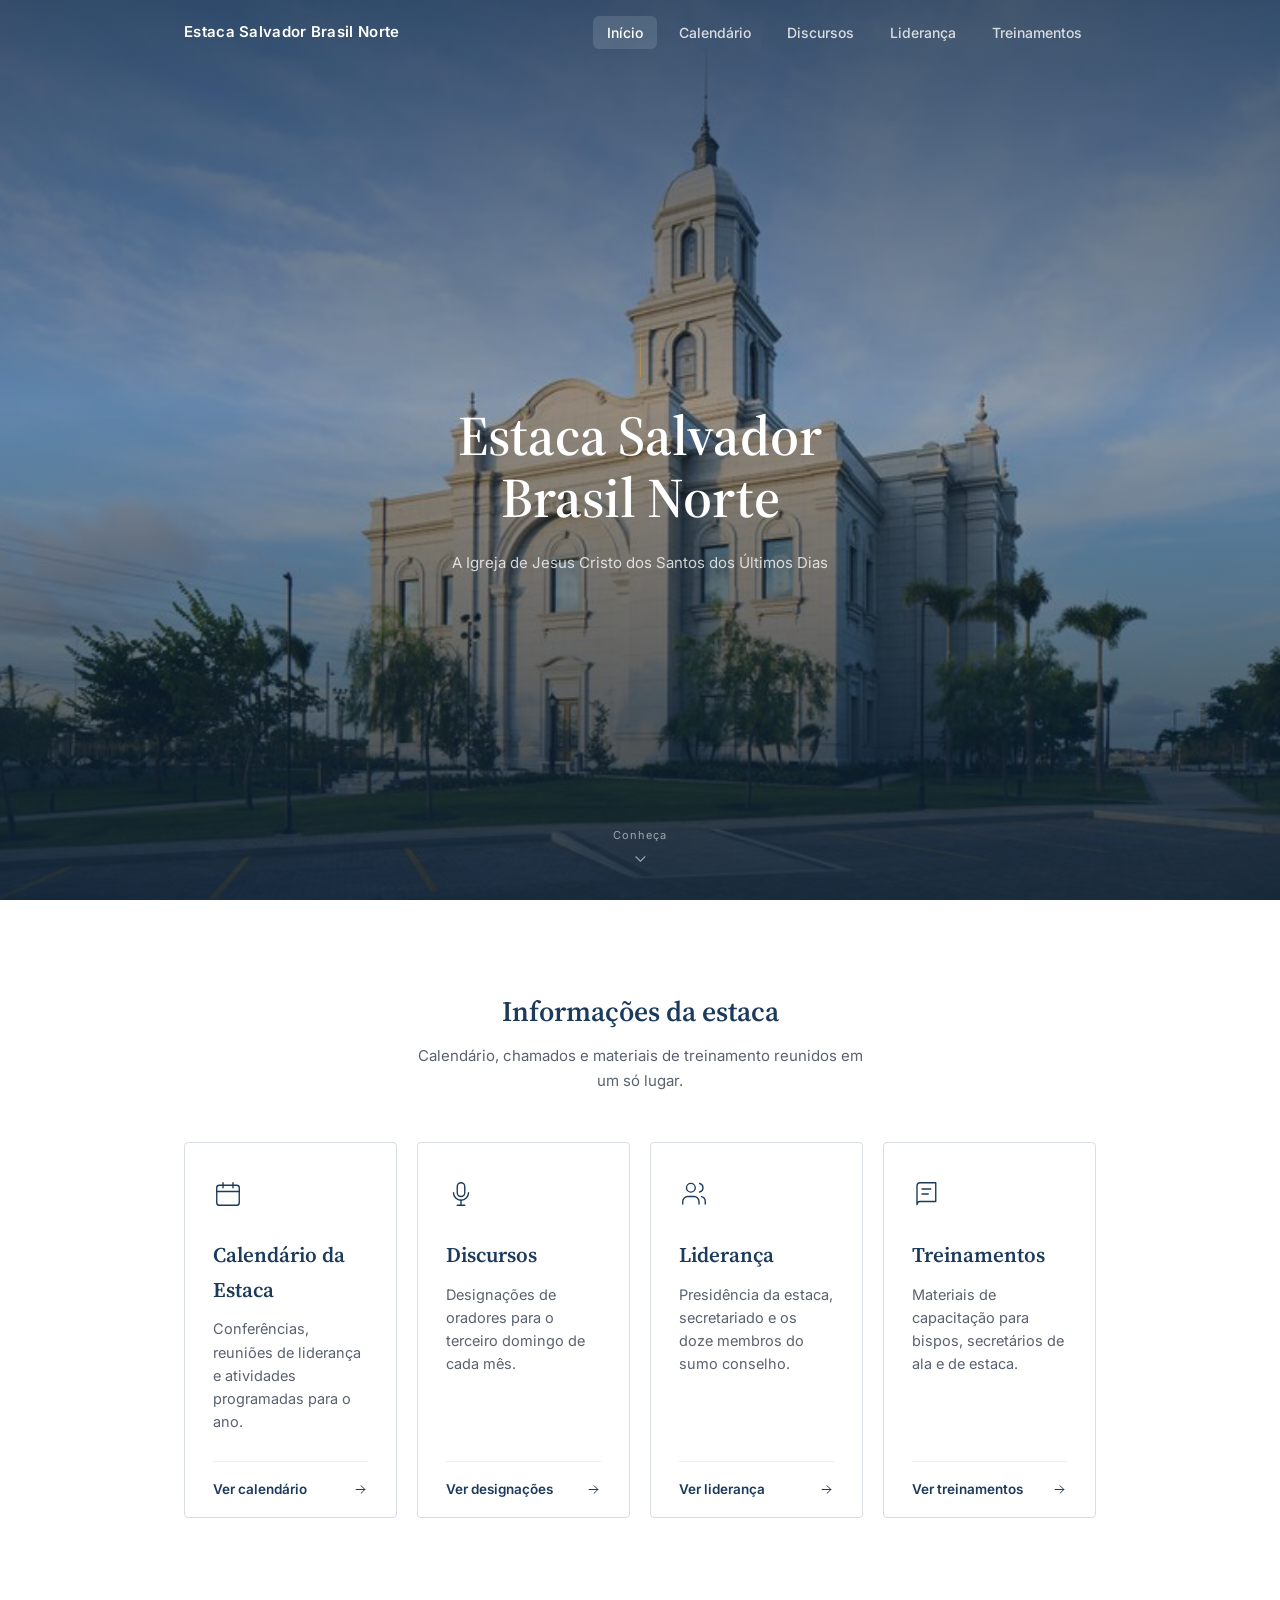
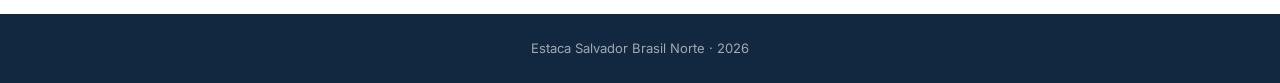
==== commit b10bc879: "Update index.html" ====
--- a/index.html
+++ b/index.html
@@ -82,7 +82,7 @@
               <line x1="16" y1="3" x2="16" y2="7"/>
             </svg>
           </div>
-          <h3>Calendário 2026</h3>
+          <h3>Calendário da Estaca</h3>
           <p>Conferências, reuniões de liderança e atividades programadas para o ano.</p>
           <div class="section-box-action">
             <span>Ver calendário</span>
--- a/style.css
+++ b/style.css
@@ -669,3 +669,1162 @@
     padding: 12px 12px;
   }
 }
+
+/* ═══════════════════════════════════════════════════════════════════
+   CALENDÁRIO DINÂMICO (lê o arquivo calendario.csv)
+   ═══════════════════════════════════════════════════════════════════ */
+
+:root {
+  --tipo-reuniao: #1B3A5C;
+  --tipo-treinamento: #3F7A6B;
+  --tipo-conferencia: #7A4A3C;
+  --tipo-atividade: #B8934A;
+  --tipo-outro: #5A6270;
+}
+
+.tipo-reuniao      { --cor-tipo: var(--tipo-reuniao); }
+.tipo-treinamento  { --cor-tipo: var(--tipo-treinamento); }
+.tipo-conferencia  { --cor-tipo: var(--tipo-conferencia); }
+.tipo-atividade    { --cor-tipo: var(--tipo-atividade); }
+.tipo-outro        { --cor-tipo: var(--tipo-outro); }
+
+/* ---------- Abas ---------- */
+.cal-abas {
+  display: flex;
+  gap: 4px;
+  border-bottom: 1px solid var(--gray-200);
+  margin-bottom: 20px;
+}
+
+.cal-aba {
+  background: none;
+  border: none;
+  border-bottom: 2px solid transparent;
+  font-family: inherit;
+  font-size: 14.5px;
+  font-weight: 600;
+  color: var(--gray-600);
+  padding: 12px 18px;
+  cursor: pointer;
+  margin-bottom: -1px;
+  transition: color 0.2s, border-color 0.2s;
+}
+
+.cal-aba:hover { color: var(--navy); }
+
+.cal-aba.ativo {
+  color: var(--navy);
+  border-bottom-color: var(--navy);
+}
+
+/* ---------- Filtros ---------- */
+.cal-filtros {
+  display: flex;
+  flex-wrap: wrap;
+  gap: 8px;
+  margin-bottom: 28px;
+}
+
+.filtro-pill {
+  background: var(--white);
+  border: 1px solid var(--gray-200);
+  border-radius: 100px;
+  font-family: inherit;
+  font-size: 13px;
+  font-weight: 500;
+  color: var(--gray-600);
+  padding: 6px 15px;
+  cursor: pointer;
+  display: inline-flex;
+  align-items: center;
+  gap: 7px;
+  transition: border-color 0.2s, color 0.2s, background 0.2s;
+}
+
+.filtro-pill.tipo-reuniao::before,
+.filtro-pill.tipo-treinamento::before,
+.filtro-pill.tipo-conferencia::before,
+.filtro-pill.tipo-atividade::before,
+.filtro-pill.tipo-outro::before {
+  content: "";
+  width: 7px;
+  height: 7px;
+  border-radius: 50%;
+  background: var(--cor-tipo);
+}
+
+.filtro-pill:hover { border-color: var(--gray-600); }
+
+.filtro-pill.ativo {
+  background: var(--navy);
+  border-color: var(--navy);
+  color: var(--white);
+}
+
+/* ---------- Próximos eventos ---------- */
+.prox-lista {
+  display: flex;
+  flex-direction: column;
+  gap: 10px;
+}
+
+.prox-item {
+  display: flex;
+  align-items: flex-start;
+  gap: 18px;
+  width: 100%;
+  text-align: left;
+  background: var(--white);
+  border: 1px solid var(--gray-200);
+  border-radius: 6px;
+  padding: 14px 18px;
+  cursor: pointer;
+  font-family: inherit;
+  transition: border-color 0.2s, background 0.2s;
+}
+
+.prox-item:hover {
+  border-color: var(--navy);
+  background: var(--gray-50);
+}
+
+.prox-data {
+  flex-shrink: 0;
+  align-self: stretch;
+  width: 54px;
+  padding-top: 2px;
+  text-align: center;
+  border-right: 2px solid var(--cor-tipo);
+  padding-right: 14px;
+}
+
+.prox-dia {
+  display: block;
+  font-family: "Source Serif 4", Georgia, serif;
+  font-size: 25px;
+  font-weight: 600;
+  line-height: 1;
+  color: var(--navy);
+}
+
+.prox-mes {
+  display: block;
+  font-size: 10.5px;
+  font-weight: 600;
+  letter-spacing: 0.08em;
+  color: var(--gray-600);
+  margin-top: 3px;
+}
+
+.prox-texto { flex-grow: 1; min-width: 0; }
+
+.prox-texto h3 {
+  font-size: 15.5px;
+  font-weight: 600;
+  color: var(--gray-800);
+  margin-bottom: 2px;
+}
+
+.prox-texto p {
+  font-size: 13px;
+  color: var(--gray-600);
+}
+
+.prox-publico {
+  display: inline-flex;
+  align-items: center;
+  gap: 6px;
+  margin-top: 6px;
+  font-size: 12.5px;
+  color: var(--gray-600);
+  background: var(--gray-50);
+  border: 1px solid var(--gray-100);
+  border-radius: 100px;
+  padding: 3px 11px 3px 9px;
+}
+
+.prox-publico svg {
+  width: 13px;
+  height: 13px;
+  flex-shrink: 0;
+  color: var(--navy);
+}
+
+.prox-tag,
+.ano-item-tag,
+.detalhe-tag {
+  flex-shrink: 0;
+  font-size: 11px;
+  font-weight: 600;
+  letter-spacing: 0.03em;
+  color: var(--cor-tipo);
+  background: color-mix(in srgb, var(--cor-tipo) 10%, transparent);
+  border: 1px solid color-mix(in srgb, var(--cor-tipo) 25%, transparent);
+  border-radius: 100px;
+  padding: 3px 11px;
+  white-space: nowrap;
+}
+
+/* ---------- Grade do mês ---------- */
+.mes-nav {
+  display: flex;
+  align-items: center;
+  justify-content: center;
+  gap: 20px;
+  margin-bottom: 22px;
+}
+
+.mes-nav h2 {
+  font-family: "Source Serif 4", Georgia, serif;
+  font-size: 23px;
+  font-weight: 600;
+  color: var(--navy);
+  min-width: 210px;
+  text-align: center;
+}
+
+.mes-btn {
+  background: var(--white);
+  border: 1px solid var(--gray-200);
+  border-radius: 6px;
+  width: 36px;
+  height: 36px;
+  display: flex;
+  align-items: center;
+  justify-content: center;
+  cursor: pointer;
+  color: var(--navy);
+  transition: border-color 0.2s, background 0.2s;
+}
+
+.mes-btn:hover {
+  border-color: var(--navy);
+  background: var(--gray-50);
+}
+
+.mes-btn svg { width: 17px; height: 17px; }
+
+.grade-cal {
+  display: grid;
+  grid-template-columns: repeat(7, 1fr);
+  gap: 1px;
+  background: var(--gray-200);
+  border: 1px solid var(--gray-200);
+  border-radius: 6px;
+  overflow: hidden;
+  margin-bottom: 32px;
+}
+
+.grade-cabecalho {
+  background: var(--gray-50);
+  text-align: center;
+  font-size: 11px;
+  font-weight: 600;
+  letter-spacing: 0.05em;
+  text-transform: uppercase;
+  color: var(--gray-600);
+  padding: 10px 2px;
+}
+
+.grade-dia {
+  background: var(--white);
+  min-height: 74px;
+  padding: 7px 8px;
+  position: relative;
+}
+
+.grade-dia.vazio { background: var(--gray-50); }
+
+.grade-numero {
+  font-size: 13px;
+  color: var(--gray-600);
+}
+
+.grade-dia.com-evento .grade-numero {
+  font-weight: 700;
+  color: var(--navy);
+}
+
+.grade-dia.hoje .grade-numero {
+  background: var(--navy);
+  color: var(--white);
+  border-radius: 50%;
+  width: 23px;
+  height: 23px;
+  display: inline-flex;
+  align-items: center;
+  justify-content: center;
+  font-size: 12px;
+}
+
+.grade-pontos {
+  display: flex;
+  flex-wrap: wrap;
+  gap: 3px;
+  margin-top: 7px;
+}
+
+.ponto {
+  width: 6px;
+  height: 6px;
+  border-radius: 50%;
+  background: var(--cor-tipo);
+}
+
+/* ---------- Lista do mês ---------- */
+.mes-lista {
+  display: flex;
+  flex-direction: column;
+  border-top: 1px solid var(--gray-200);
+}
+
+.mes-item {
+  display: flex;
+  align-items: center;
+  gap: 14px;
+  width: 100%;
+  text-align: left;
+  background: none;
+  border: none;
+  border-bottom: 1px solid var(--gray-100);
+  padding: 14px 6px;
+  cursor: pointer;
+  font-family: inherit;
+  transition: background 0.2s;
+}
+
+.mes-item:hover { background: var(--gray-50); }
+
+.mes-item-data {
+  flex-shrink: 0;
+  width: 56px;
+  font-size: 13.5px;
+  font-weight: 600;
+  color: var(--navy);
+}
+
+.mes-item-data span {
+  display: block;
+  font-weight: 400;
+  font-size: 12px;
+  color: var(--gray-600);
+  margin-top: 1px;
+}
+
+.mes-item-barra,
+.ano-item-barra {
+  flex-shrink: 0;
+  width: 3px;
+  align-self: stretch;
+  border-radius: 2px;
+  background: var(--cor-tipo);
+}
+
+.mes-item-texto { min-width: 0; }
+
+.mes-item-texto strong {
+  display: block;
+  font-size: 14.5px;
+  font-weight: 600;
+  color: var(--gray-800);
+}
+
+.mes-item-texto span {
+  font-size: 12.5px;
+  color: var(--gray-600);
+}
+
+/* ---------- Visão do ano ---------- */
+.ano-mes { margin-bottom: 36px; }
+
+.ano-mes-titulo {
+  font-family: "Source Serif 4", Georgia, serif;
+  font-size: 21px;
+  font-weight: 600;
+  color: var(--navy);
+  padding-bottom: 9px;
+  border-bottom: 1px solid var(--gray-200);
+  margin-bottom: 6px;
+}
+
+.ano-mes-titulo span {
+  font-size: 14px;
+  font-weight: 400;
+  color: var(--gray-600);
+}
+
+.ano-eventos { display: flex; flex-direction: column; }
+
+.ano-item {
+  display: flex;
+  align-items: center;
+  gap: 14px;
+  width: 100%;
+  text-align: left;
+  background: none;
+  border: none;
+  border-bottom: 1px solid var(--gray-100);
+  padding: 13px 6px;
+  cursor: pointer;
+  font-family: inherit;
+  transition: background 0.2s;
+}
+
+.ano-item:hover { background: var(--gray-50); }
+
+.ano-item-dia {
+  flex-shrink: 0;
+  width: 40px;
+  text-align: center;
+  font-family: "Source Serif 4", Georgia, serif;
+  font-size: 20px;
+  font-weight: 600;
+  color: var(--navy);
+  line-height: 1.1;
+}
+
+.ano-item-dia span {
+  display: block;
+  font-family: "Inter", sans-serif;
+  font-size: 10.5px;
+  font-weight: 500;
+  color: var(--gray-600);
+}
+
+.ano-item-texto { flex-grow: 1; min-width: 0; }
+
+.ano-item-texto strong {
+  display: block;
+  font-size: 14.5px;
+  font-weight: 600;
+  color: var(--gray-800);
+}
+
+.ano-item-texto > span {
+  font-size: 12.5px;
+  color: var(--gray-600);
+}
+
+/* ---------- Janela de detalhe ---------- */
+.detalhe-fundo {
+  position: fixed;
+  inset: 0;
+  background: rgba(14, 35, 56, 0.55);
+  z-index: 200;
+  display: flex;
+  align-items: center;
+  justify-content: center;
+  padding: 24px;
+}
+
+.detalhe-caixa {
+  position: relative;
+  background: var(--white);
+  border-radius: 8px;
+  width: 100%;
+  max-width: 420px;
+  padding: 30px 30px 24px;
+  box-shadow: 0 12px 40px rgba(0, 0, 0, 0.22);
+}
+
+.detalhe-caixa h2 {
+  font-family: "Source Serif 4", Georgia, serif;
+  font-size: 23px;
+  font-weight: 600;
+  color: var(--navy);
+  margin: 12px 0 20px;
+  padding-right: 24px;
+}
+
+.detalhe-fechar {
+  position: absolute;
+  top: 16px;
+  right: 16px;
+  background: none;
+  border: none;
+  cursor: pointer;
+  color: var(--gray-600);
+  padding: 4px;
+  line-height: 0;
+}
+
+.detalhe-fechar:hover { color: var(--navy); }
+.detalhe-fechar svg { width: 19px; height: 19px; }
+
+.detalhe-corpo {
+  border-top: 1px solid var(--gray-100);
+  padding-top: 6px;
+}
+
+.detalhe-linha {
+  display: flex;
+  justify-content: space-between;
+  gap: 18px;
+  padding: 11px 0;
+  border-bottom: 1px solid var(--gray-100);
+  font-size: 14px;
+}
+
+.detalhe-linha:last-child { border-bottom: none; }
+.detalhe-linha span { color: var(--gray-600); flex-shrink: 0; }
+.detalhe-linha strong { font-weight: 600; color: var(--gray-800); text-align: right; }
+
+/* ---------- Mensagens ---------- */
+.cal-vazio {
+  text-align: center;
+  color: var(--gray-600);
+  font-size: 14.5px;
+  padding: 48px 24px;
+  background: var(--gray-50);
+  border-radius: 6px;
+}
+
+.cal-erro {
+  background: var(--gray-50);
+  border: 1px solid var(--gray-200);
+  border-left: 3px solid var(--tipo-conferencia);
+  border-radius: 6px;
+  padding: 22px 24px;
+  font-size: 14px;
+  color: var(--gray-600);
+  line-height: 1.6;
+}
+
+.cal-erro strong {
+  display: block;
+  color: var(--gray-800);
+  font-size: 15px;
+  margin-bottom: 8px;
+}
+
+.cal-erro p { margin-top: 8px; }
+
+.cal-erro code {
+  background: var(--gray-100);
+  padding: 1px 6px;
+  border-radius: 3px;
+  font-size: 13px;
+}
+
+/* ---------- Legenda ---------- */
+.cal-legenda {
+  display: flex;
+  flex-wrap: wrap;
+  gap: 16px;
+  margin-top: 28px;
+  padding-top: 18px;
+  border-top: 1px solid var(--gray-100);
+  font-size: 12.5px;
+  color: var(--gray-600);
+}
+
+.cal-legenda-item { display: inline-flex; align-items: center; gap: 7px; }
+
+.cal-legenda-item::before {
+  content: "";
+  width: 8px;
+  height: 8px;
+  border-radius: 50%;
+  background: var(--cor-tipo);
+}
+
+/* ---------- Responsivo ---------- */
+@media (max-width: 768px) {
+  .cal-abas { gap: 0; }
+  .cal-aba { flex: 1; padding: 12px 6px; font-size: 13.5px; }
+
+  .grade-dia { min-height: 54px; padding: 5px 4px; }
+  .grade-numero { font-size: 12px; }
+  .grade-cabecalho { font-size: 10px; padding: 8px 1px; }
+  .ponto { width: 5px; height: 5px; }
+
+  .mes-nav h2 { font-size: 19px; min-width: 0; }
+
+  .prox-item { gap: 13px; padding: 12px 14px; }
+  .prox-data { width: 44px; padding-right: 11px; }
+  .prox-dia { font-size: 21px; }
+  .prox-tag { display: none; }
+  .prox-publico { font-size: 12px; padding: 3px 9px 3px 8px; }
+
+  .ano-item-tag { display: none; }
+
+  .detalhe-caixa { padding: 26px 22px 20px; }
+  .detalhe-caixa h2 { font-size: 20px; }
+  .detalhe-linha { font-size: 13.5px; }
+}
+
+/* ═══════════════════════════════════════════════════════════════════
+   LIDERANÇA (lê os CSVs da pasta lideranca/)
+   ═══════════════════════════════════════════════════════════════════ */
+
+.lid-abas {
+  display: flex;
+  gap: 4px;
+  border-bottom: 1px solid var(--gray-200);
+  margin-bottom: 32px;
+}
+
+.lid-aba {
+  background: none;
+  border: none;
+  border-bottom: 2px solid transparent;
+  font-family: inherit;
+  font-size: 14.5px;
+  font-weight: 600;
+  color: var(--gray-600);
+  padding: 12px 18px;
+  cursor: pointer;
+  margin-bottom: -1px;
+  transition: color 0.2s, border-color 0.2s;
+}
+
+.lid-aba:hover { color: var(--navy); }
+.lid-aba.ativo { color: var(--navy); border-bottom-color: var(--navy); }
+
+.lid-grupo { margin-bottom: 44px; }
+
+.lid-grupo-titulo {
+  font-family: "Source Serif 4", Georgia, serif;
+  font-size: 22px;
+  font-weight: 600;
+  color: var(--navy);
+  padding-bottom: 9px;
+  border-bottom: 1px solid var(--gray-200);
+  margin-bottom: 20px;
+}
+
+/* ---------- Cartões de pessoa ---------- */
+.lid-grade {
+  display: grid;
+  grid-template-columns: repeat(auto-fill, minmax(280px, 1fr));
+  gap: 16px;
+}
+
+.lid-cartao {
+  display: flex;
+  gap: 16px;
+  border: 1px solid var(--gray-200);
+  border-radius: 6px;
+  padding: 18px;
+  background: var(--white);
+  transition: border-color 0.2s;
+}
+
+.lid-cartao:hover { border-color: var(--navy); }
+
+.lid-foto {
+  flex-shrink: 0;
+  width: 68px;
+  height: 68px;
+  border-radius: 50%;
+  overflow: hidden;
+  background: var(--gray-100);
+  position: relative;
+}
+
+.lid-foto img {
+  width: 100%;
+  height: 100%;
+  object-fit: cover;
+  object-position: center top;
+  position: relative;
+  z-index: 2;
+}
+
+.lid-foto svg {
+  position: absolute;
+  inset: 0;
+  margin: auto;
+  width: 32px;
+  height: 32px;
+  color: var(--gray-200);
+  z-index: 1;
+  display: none;
+}
+
+.lid-foto.sem-foto svg { display: block; }
+.lid-foto.sem-foto { background: var(--gray-50); border: 1px solid var(--gray-100); }
+
+.lid-info { min-width: 0; flex-grow: 1; }
+
+.lid-cargo {
+  display: block;
+  font-size: 10.5px;
+  font-weight: 600;
+  letter-spacing: 0.07em;
+  text-transform: uppercase;
+  color: var(--gold);
+  margin-bottom: 3px;
+}
+
+.lid-info h3 {
+  font-family: "Source Serif 4", Georgia, serif;
+  font-size: 18px;
+  font-weight: 600;
+  color: var(--navy);
+  line-height: 1.25;
+  margin-bottom: 6px;
+}
+
+.lid-info h3.lid-vago {
+  color: var(--gray-600);
+  font-style: italic;
+  font-weight: 400;
+}
+
+.lid-tempo { font-size: 12.5px; line-height: 1.5; }
+.lid-tempo span { display: block; color: var(--gray-600); }
+.lid-tempo strong { display: block; color: var(--gray-800); font-weight: 600; }
+.lid-tempo em { font-style: normal; font-weight: 400; color: var(--gray-600); }
+.lid-tempo-futura strong { color: var(--gold); font-weight: 600; }
+
+.lid-designacoes {
+  list-style: none;
+  display: flex;
+  flex-wrap: wrap;
+  gap: 5px;
+  margin-top: 11px;
+  padding-top: 11px;
+  border-top: 1px solid var(--gray-100);
+}
+
+.lid-designacoes li {
+  font-size: 11.5px;
+  color: var(--navy);
+  background: var(--gray-50);
+  border: 1px solid var(--gray-100);
+  border-radius: 100px;
+  padding: 3px 10px;
+}
+
+/* ---------- Visão por designação ---------- */
+.desig-lista { display: flex; flex-direction: column; gap: 8px; }
+
+.desig-item {
+  display: flex;
+  align-items: center;
+  gap: 20px;
+  border: 1px solid var(--gray-200);
+  border-left-width: 3px;
+  border-radius: 5px;
+  padding: 13px 18px;
+  background: var(--white);
+}
+
+.desig-item.estado-completo { border-left-color: var(--tipo-treinamento); }
+.desig-item.estado-parcial  { border-left-color: var(--tipo-atividade); }
+.desig-item.estado-vazio    { border-left-color: var(--gray-200); background: var(--gray-50); }
+
+.desig-nome {
+  flex-shrink: 0;
+  width: 210px;
+  font-size: 14.5px;
+  font-weight: 600;
+  color: var(--navy);
+}
+
+.desig-pessoas {
+  display: flex;
+  flex-wrap: wrap;
+  gap: 8px 22px;
+  flex-grow: 1;
+}
+
+.desig-pessoa { font-size: 13.5px; color: var(--gray-800); }
+
+.desig-pessoa em {
+  display: block;
+  font-style: normal;
+  font-size: 10.5px;
+  font-weight: 600;
+  letter-spacing: 0.05em;
+  text-transform: uppercase;
+  color: var(--gray-600);
+}
+
+.desig-vaga {
+  font-size: 13px;
+  color: var(--gray-600);
+  font-style: italic;
+}
+
+@media (max-width: 768px) {
+  .lid-abas { gap: 0; }
+  .lid-aba { flex: 1; padding: 12px 6px; font-size: 13.5px; }
+  .lid-grade { grid-template-columns: 1fr; }
+  .desig-item { flex-direction: column; align-items: flex-start; gap: 10px; }
+  .desig-nome { width: auto; }
+}
+
+
+/* ═══════════════════════════════════════════════════════════════════
+   EDITOR DE DESIGNAÇÕES (página de uso interno)
+   ═══════════════════════════════════════════════════════════════════ */
+
+.editor-page main { margin-top: 0; }
+
+.editor-topo {
+  background: var(--navy);
+  padding: 20px 24px;
+}
+
+.editor-topo-inner {
+  max-width: 1180px;
+  margin: 0 auto;
+  display: flex;
+  align-items: center;
+  justify-content: space-between;
+  gap: 20px;
+}
+
+.editor-etiqueta {
+  display: inline-block;
+  font-size: 10.5px;
+  font-weight: 600;
+  letter-spacing: 0.09em;
+  text-transform: uppercase;
+  color: var(--gold);
+  margin-bottom: 3px;
+}
+
+.editor-topo h1 {
+  font-family: "Source Serif 4", Georgia, serif;
+  font-size: 23px;
+  font-weight: 600;
+  color: var(--white);
+}
+
+.editor-link-sair {
+  font-size: 13.5px;
+  font-weight: 500;
+  color: rgba(255, 255, 255, 0.8);
+  border-bottom: 1px solid rgba(255, 255, 255, 0.3);
+  padding-bottom: 1px;
+  white-space: nowrap;
+}
+
+.editor-link-sair:hover { color: var(--white); }
+
+.editor-main {
+  max-width: 1180px;
+  margin: 0 auto;
+  padding: 32px 24px 64px;
+}
+
+/* ---------- Resumo ---------- */
+.ed-resumo {
+  display: grid;
+  grid-template-columns: repeat(auto-fit, minmax(140px, 1fr));
+  gap: 12px;
+  margin-bottom: 32px;
+}
+
+.ed-resumo-item {
+  border: 1px solid var(--gray-200);
+  border-left-width: 3px;
+  border-left-color: var(--gray-200);
+  border-radius: 5px;
+  padding: 14px 18px;
+  background: var(--white);
+}
+
+.ed-resumo-item.estado-completo { border-left-color: var(--tipo-treinamento); }
+.ed-resumo-item.estado-parcial  { border-left-color: var(--tipo-atividade); }
+.ed-resumo-item.estado-vazio    { border-left-color: var(--tipo-conferencia); }
+
+.ed-resumo-item strong {
+  display: block;
+  font-family: "Source Serif 4", Georgia, serif;
+  font-size: 27px;
+  font-weight: 600;
+  color: var(--navy);
+  line-height: 1;
+}
+
+.ed-resumo-item span {
+  font-size: 12.5px;
+  color: var(--gray-600);
+}
+
+/* ---------- Colunas ---------- */
+.ed-colunas {
+  display: grid;
+  grid-template-columns: 1.4fr 1fr;
+  gap: 32px;
+  align-items: start;
+}
+
+.ed-coluna-titulo {
+  font-family: "Source Serif 4", Georgia, serif;
+  font-size: 20px;
+  font-weight: 600;
+  color: var(--navy);
+  padding-bottom: 8px;
+  border-bottom: 1px solid var(--gray-200);
+  margin-bottom: 14px;
+}
+
+.ed-subgrupo {
+  font-size: 11px;
+  font-weight: 600;
+  letter-spacing: 0.08em;
+  text-transform: uppercase;
+  color: var(--gray-600);
+  margin: 22px 0 9px;
+}
+
+/* ---------- Cartão de designação ---------- */
+.ed-desig {
+  border: 1px solid var(--gray-200);
+  border-left-width: 3px;
+  border-radius: 5px;
+  padding: 14px 16px;
+  margin-bottom: 8px;
+  background: var(--white);
+}
+
+.ed-desig.estado-completo { border-left-color: var(--tipo-treinamento); }
+.ed-desig.estado-parcial  { border-left-color: var(--tipo-atividade); }
+.ed-desig.estado-vazio    { border-left-color: var(--tipo-conferencia); background: var(--gray-50); }
+
+.ed-desig-nome {
+  font-size: 14.5px;
+  font-weight: 600;
+  color: var(--navy);
+  margin-bottom: 11px;
+}
+
+.ed-vagas {
+  display: grid;
+  grid-template-columns: 1fr 1fr;
+  gap: 10px;
+}
+
+.ed-vaga-excecao { grid-column: 1 / -1; }
+
+.ed-vaga span {
+  display: block;
+  font-size: 10.5px;
+  font-weight: 600;
+  letter-spacing: 0.05em;
+  text-transform: uppercase;
+  color: var(--gray-600);
+  margin-bottom: 4px;
+}
+
+.ed-vaga span em {
+  font-style: normal;
+  color: var(--gold);
+  letter-spacing: 0.04em;
+}
+
+.ed-select {
+  width: 100%;
+  font-family: inherit;
+  font-size: 13px;
+  color: var(--gray-800);
+  background: var(--white);
+  border: 1px solid var(--gray-200);
+  border-radius: 4px;
+  padding: 7px 9px;
+  cursor: pointer;
+}
+
+.ed-select:focus { outline: none; border-color: var(--navy); }
+
+.ed-abrir-excecao {
+  background: none;
+  border: none;
+  font-family: inherit;
+  font-size: 12px;
+  color: var(--gray-600);
+  cursor: pointer;
+  padding: 8px 0 0;
+  text-decoration: underline;
+  text-underline-offset: 3px;
+}
+
+.ed-abrir-excecao:hover { color: var(--navy); }
+
+/* ---------- Pessoas ---------- */
+.ed-pessoa {
+  border: 1px solid var(--gray-200);
+  border-radius: 5px;
+  padding: 11px 14px;
+  margin-bottom: 7px;
+  background: var(--white);
+}
+
+.ed-pessoa-topo {
+  display: flex;
+  align-items: center;
+  justify-content: space-between;
+  gap: 12px;
+}
+
+.ed-pessoa-topo strong {
+  font-size: 13px;
+  font-weight: 600;
+  color: var(--gray-800);
+}
+
+.ed-contador {
+  flex-shrink: 0;
+  font-size: 11.5px;
+  font-weight: 600;
+  color: var(--navy);
+  background: var(--gray-100);
+  border-radius: 100px;
+  min-width: 22px;
+  text-align: center;
+  padding: 2px 7px;
+}
+
+.ed-pessoa-tags {
+  display: flex;
+  flex-wrap: wrap;
+  gap: 4px;
+  margin-top: 8px;
+}
+
+.ed-tag {
+  font-size: 11px;
+  color: var(--navy);
+  background: var(--gray-50);
+  border: 1px solid var(--gray-100);
+  border-radius: 100px;
+  padding: 2px 9px;
+}
+
+.ed-tag-excecao {
+  color: var(--gold);
+  border-color: color-mix(in srgb, var(--gold) 35%, transparent);
+  background: color-mix(in srgb, var(--gold) 8%, transparent);
+}
+
+.ed-pessoa-vazio {
+  font-size: 12px;
+  color: var(--gray-600);
+  font-style: italic;
+  margin-top: 5px;
+}
+
+/* ---------- Saída ---------- */
+.ed-saida {
+  margin-top: 40px;
+  padding-top: 28px;
+  border-top: 1px solid var(--gray-200);
+}
+
+.ed-saida h2 {
+  font-family: "Source Serif 4", Georgia, serif;
+  font-size: 20px;
+  font-weight: 600;
+  color: var(--navy);
+  margin-bottom: 6px;
+}
+
+.ed-saida > p {
+  font-size: 14px;
+  color: var(--gray-600);
+  margin-bottom: 14px;
+}
+
+.ed-saida code {
+  background: var(--gray-100);
+  padding: 1px 6px;
+  border-radius: 3px;
+  font-size: 13px;
+}
+
+#ed-csv {
+  width: 100%;
+  font-family: ui-monospace, "SF Mono", Menlo, Consolas, monospace;
+  font-size: 12.5px;
+  line-height: 1.6;
+  color: var(--gray-800);
+  background: var(--gray-50);
+  border: 1px solid var(--gray-200);
+  border-radius: 5px;
+  padding: 14px 16px;
+  resize: vertical;
+}
+
+.ed-botoes { display: flex; gap: 10px; margin-top: 12px; flex-wrap: wrap; }
+
+.ed-btn {
+  font-family: inherit;
+  font-size: 13.5px;
+  font-weight: 600;
+  color: var(--white);
+  background: var(--navy);
+  border: 1px solid var(--navy);
+  border-radius: 5px;
+  padding: 10px 22px;
+  cursor: pointer;
+  transition: background 0.2s;
+}
+
+.ed-btn:hover { background: var(--navy-light); }
+
+.ed-btn-secundario {
+  color: var(--navy);
+  background: var(--white);
+}
+
+.ed-btn-secundario:hover { background: var(--gray-50); }
+
+.ed-aviso {
+  font-size: 12.5px;
+  color: var(--gray-600);
+  margin-top: 14px;
+}
+
+@media (max-width: 900px) {
+  .ed-colunas { grid-template-columns: 1fr; gap: 36px; }
+}
+
+@media (max-width: 768px) {
+  .editor-topo-inner { flex-direction: column; align-items: flex-start; gap: 10px; }
+  .editor-topo h1 { font-size: 20px; }
+  .editor-main { padding: 24px 20px 48px; }
+  .ed-vagas { grid-template-columns: 1fr; }
+}
+
+/* ═══════════════════════════════════════════════════════════════════
+   TREINAMENTOS: conteúdo do Canva ou do Google Drive
+   ═══════════════════════════════════════════════════════════════════ */
+
+/* Quando o treinamento já tem conteúdo, a caixa cinza de espera some */
+.embed-wrapper.tem-conteudo {
+  min-height: 0;
+  display: block;
+  background: none;
+  border: none;
+  border-radius: 0;
+  overflow: visible;
+}
+
+/* Crédito que o Canva coloca abaixo do design */
+.embed-wrapper.tem-conteudo > a {
+  font-size: 12px;
+  color: var(--gray-600);
+}
+
+/* Player do Google Drive, sempre no formato 16:9 */
+.embed-wrapper .drive-player {
+  position: relative;
+  width: 100%;
+  aspect-ratio: 16 / 9;
+  background: var(--navy-dark);
+  border-radius: 8px;
+  overflow: hidden;
+}
+
+.embed-wrapper .drive-player iframe {
+  position: absolute;
+  inset: 0;
+  width: 100%;
+  height: 100%;
+  border: 0;
+}
